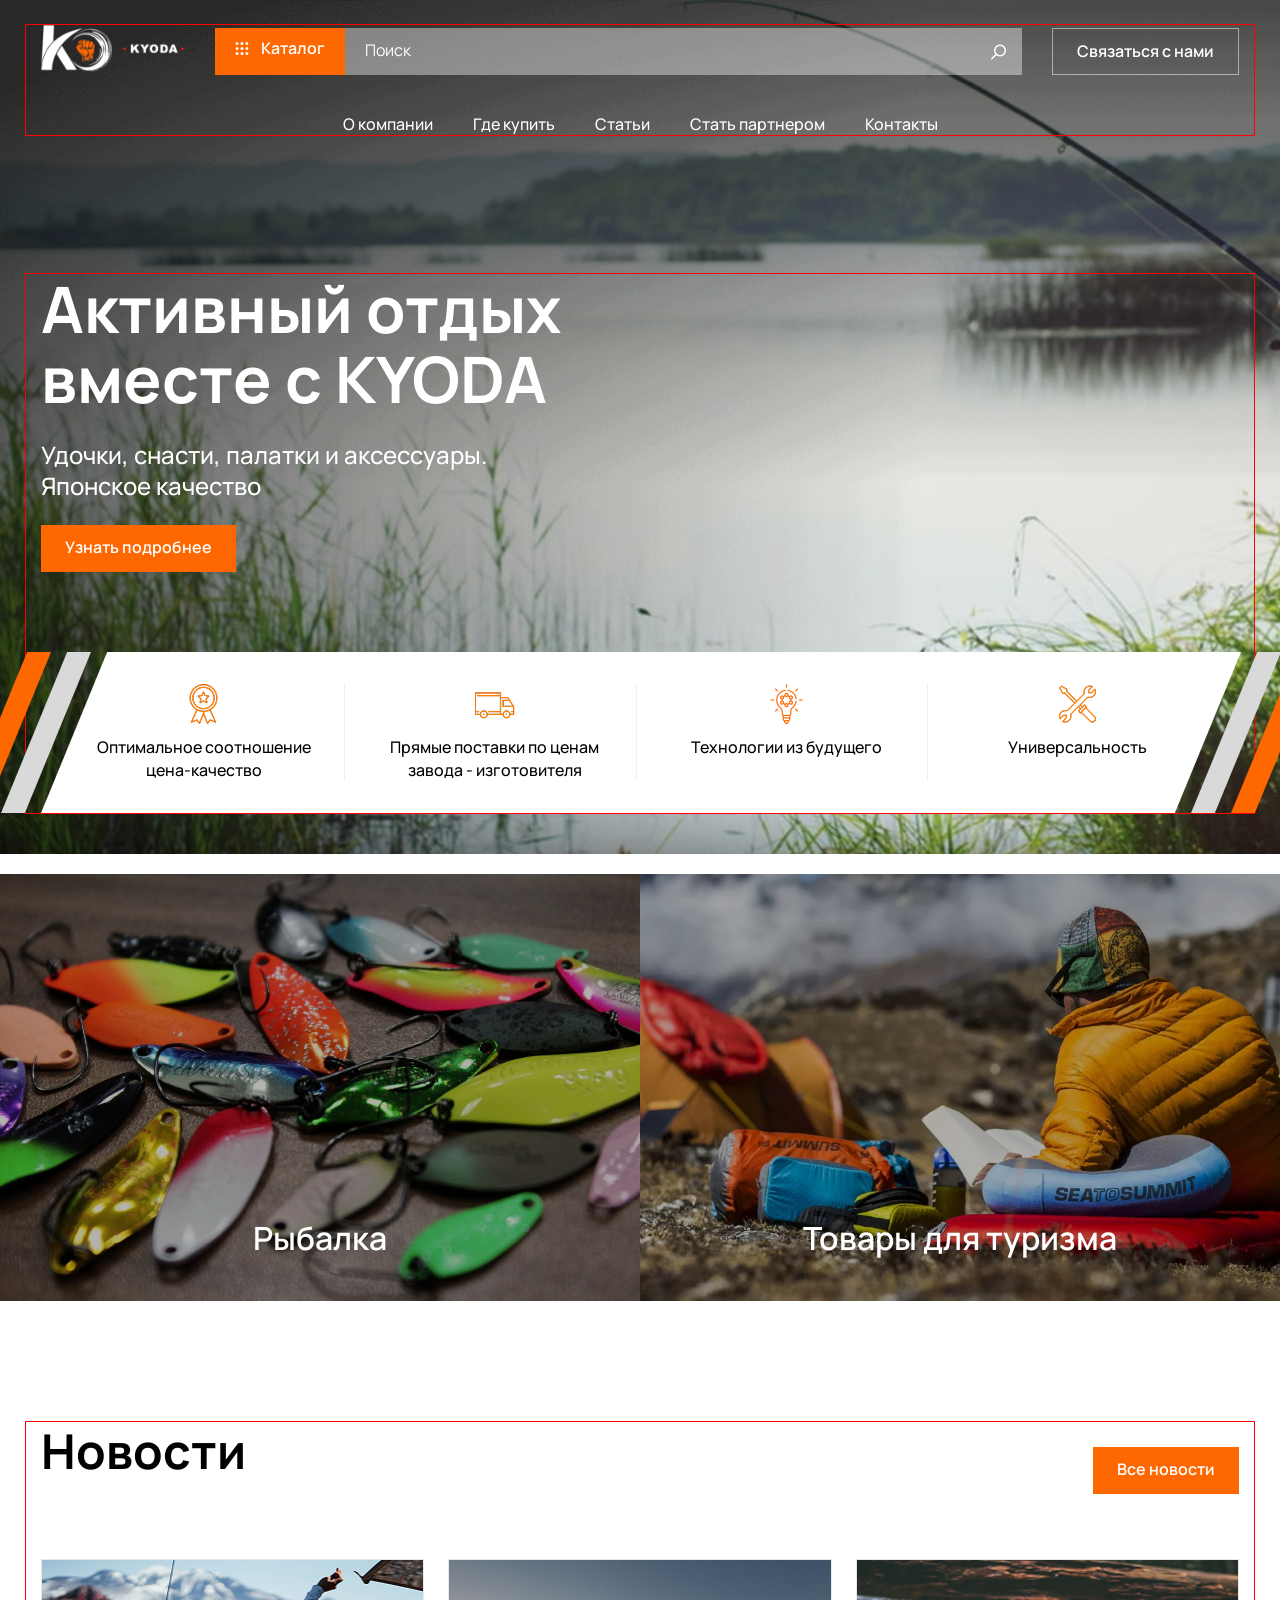
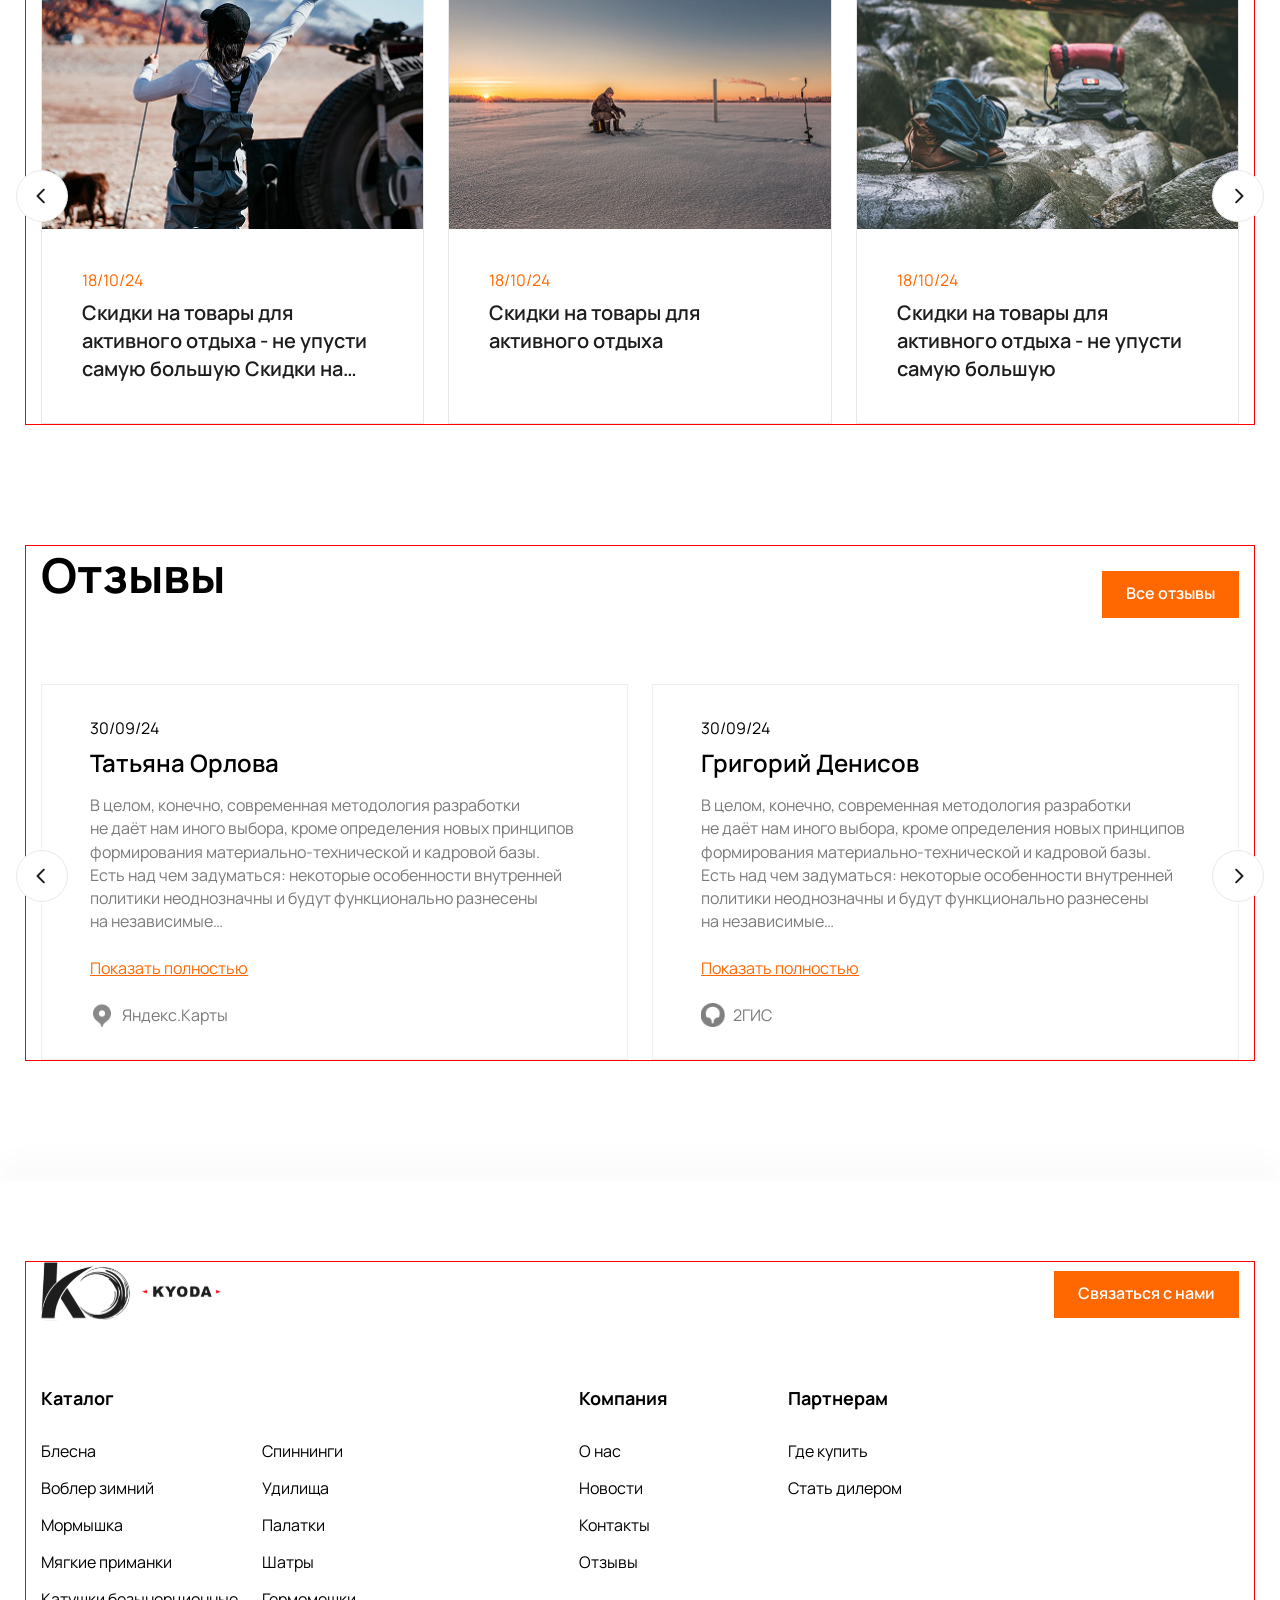
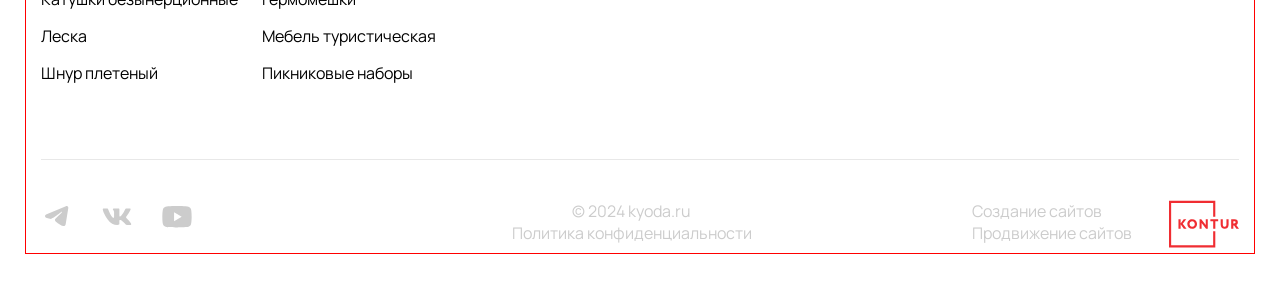
==== index.html @ 75a8508c "creating catalog, products, product pages" ====
<!DOCTYPE html>
<html lang="ru">
<head>
    <meta charset="UTF-8">
    <meta name="viewport" content="width=device-width, initial-scale=1.0">
    <title>KYODA</title>
    <link rel="stylesheet" href="https://cdn.jsdelivr.net/npm/@fancyapps/ui@5.0/dist/fancybox/fancybox.css"/>
    <link rel="stylesheet" href="https://cdn.jsdelivr.net/npm/swiper@11/swiper-bundle.min.css"/>
    <link rel="stylesheet" href="styles/style.css">    
</head>
<body>
    <div class="layout">
        <header class="header">
            <div class="container">
                <div class="header-top">
                    <a href="index.html" class="logo">
                        <img src="/assets/icons/logo.svg" alt="logo">
                    </a>
                    <nav class="catalog-menu">
                        <ul>
                            <li>
                                <a href="catalog.html">
                                <svg xmlns="http://www.w3.org/2000/svg" width="14" height="14" viewBox="0 0 14 14" fill="none">
                                    <g clip-path="url(#clip0_1_472)">
                                    <circle cx="2" cy="2.5" r="1.5" fill="white"/>
                                    <circle cx="7" cy="2.5" r="1.5" fill="white"/>
                                    <circle cx="12" cy="2.5" r="1.5" fill="white"/>
                                    <circle cx="2" cy="7.5" r="1.5" fill="white"/>
                                    <circle cx="7" cy="7.5" r="1.5" fill="white"/>
                                    <circle cx="12" cy="7.5" r="1.5" fill="white"/>
                                    <circle cx="2" cy="12.5" r="1.5" fill="white"/>
                                    <circle cx="7" cy="12.5" r="1.5" fill="white"/>
                                    <circle cx="12" cy="12.5" r="1.5" fill="white"/>
                                    </g>
                                    <defs>
                                    <clipPath id="clip0_1_472">
                                    <rect width="13" height="14" fill="white" transform="translate(0.5)"/>
                                    </clipPath>
                                    </defs>
                                </svg>
                                Каталог
                                </a>
                            </li>
                        </ul>
                    </nav>
                    <form class="search">
                        <input type="text" name="search" placeholder="Поиск">
                        <button type="submit">
                            <svg xmlns="http://www.w3.org/2000/svg" width="19" height="18" viewBox="0 0 19 18" fill="none">
                                <path d="M2.75 16.75L7.25 12.25M16.25 8.5C16.25 9.18944 16.1142 9.87213 15.8504 10.5091C15.5865 11.146 15.1998 11.7248 14.7123 12.2123C14.2248 12.6998 13.646 13.0865 13.0091 13.3504C12.3721 13.6142 11.6894 13.75 11 13.75C10.3106 13.75 9.62787 13.6142 8.99091 13.3504C8.35395 13.0865 7.7752 12.6998 7.28769 12.2123C6.80018 11.7248 6.41347 11.146 6.14963 10.5091C5.88579 9.87213 5.75 9.18944 5.75 8.5C5.75 7.81056 5.88579 7.12787 6.14963 6.49091C6.41347 5.85395 6.80018 5.2752 7.28769 4.78769C7.7752 4.30018 8.35395 3.91347 8.99091 3.64963C9.62787 3.3858 10.3106 3.25 11 3.25C11.6894 3.25 12.3721 3.3858 13.0091 3.64963C13.646 3.91347 14.2248 4.30018 14.7123 4.78769C15.1998 5.2752 15.5865 5.85395 15.8504 6.49091C16.1142 7.12787 16.25 7.81056 16.25 8.5Z" stroke="white" stroke-width="1.5" stroke-linecap="round" stroke-linejoin="round"/>
                            </svg>
                        </button>
                    </form>
                    <a class="header_middle-btn btn" href="#" data-src="#feedback-popup" data-auto-focus="false" data-fancybox>Связаться с нами</a>
                    <div class="header-burger">
                        <span class="header-burger__line"></span>
                    </div>
                </div>
                <div class="header-bottom">
                    <nav class="menu">
                        <ul>
                            <li><a href="about.html">О компании</a></li>
                            <li><a href="places.html">Где купить</a></li>
                            <li><a href="articles.html">Статьи</a></li>
                            <li><a href="partners.html">Стать партнером</a></li>
                            <li><a href="contacts.html">Контакты</a></li>
                        </ul>
                    </nav>
                </div>
            </div>
        </header>
        <main>
            <section class="banner" style="background-image: url('/assets/imgs/banner.jpg')">
                <div class="overlay"></div>
                <div class="banner_content container">
                    <div class="banner_info">
                        <h1>Активный отдых вместе с KYODA</h1>
                        <p>Удочки, снасти, палатки и аксессуары. Японское качество</p>
                        <button class="btn">Узнать подробнее</button>
                    </div>
                        <div class="advantages">
                            <div class="advantages_item">
                                <img src="/assets/icons/adv-ic1.png" alt="">
                                <span>Оптимальное соотношение цена-качество</span>
                            </div>
                            <div class="advantages_item">
                                <img src="/assets/icons/adv-ic2.png" alt="">
                                <span>Прямые поставки по ценам завода - изготовителя</span>
                            </div>
                            <div class="advantages_item">
                                <img src="/assets/icons/adv-ic3.png" alt="">
                                <span>Технологии из будущего</span>
                            </div>
                            <div class="advantages_item">
                                <img src="/assets/icons/adv-ic4.png" alt="">
                                <span>Универсальность</span>
                            </div>
                        </div>
                </div>
            </section>     
            <section class="catalog">
                <div class="catalog_item">
                    <div class="overlay"></div>
                    <img src="/assets/imgs/catalog1.jpg" alt="Рыбалка">
                    <h4>Рыбалка</h4>
                </div>
                <div class="catalog_item">
                    <div class="overlay"></div>
                    <img src="/assets/imgs/catalog2.jpg" alt="Товары для туризма">
                    <h4>Товары для туризма</h4>
                </div>
            </section>
            <section class="news">
                <div class="container">
                        <div class="news-heading">
                            <h2>Новости</h2>
                            <a href="news.html" class="btn">Все новости</a>
                        </div>
                        <div class="news-list">
                            <div class="news-swiper swiper">
                                <div class="swiper-wrapper">
                                        <div class="swiper-slide">
                                            <a href="" class="news-item" >
                                                <div class="news-item__img">
                                                    <img src="/assets/imgs/news1.jpg" alt="">
                                                </div>
                                                <div class="news-item__content">
                                                    <div class="news-item__date">
                                                        18/10/24
                                                    </div>
                                                    <div class="news-item__text">
                                                        Скидки на товары для активного отдыха - не упусти самую большую
                                                        Скидки на товары для активного отдыха - не упусти самую большую
                                                    </div>
                                                </div>
                                            </a>
                                        </div>
                                        <div class="swiper-slide">
                                            <a href="" class="news-item">
                                                <div class="news-item__img">
                                                    <img src="/assets/imgs/news4.jpg" alt="">
                                                </div>
                                                <div class="news-item__content">
                                                    <div class="news-item__date">
                                                        18/10/24
                                                    </div>
                                                    <div class="news-item__text">
                                                        Скидки на товары для активного отдыха
                                                    </div>
                                                </div>
                                            </a>
                                        </div>
                                        <div class="swiper-slide">
                                            <a href="" class="news-item">
                                                <div class="news-item__img">
                                                    <img src="/assets/imgs/news3.jpg" alt="">
                                                </div>
                                                <div class="news-item__content">
                                                    <div class="news-item__date">
                                                        18/10/24
                                                    </div>
                                                    <div class="news-item__text">
                                                        Скидки на товары для активного отдыха - не упусти самую большую
                                                    </div>
                                                </div>
                                            </a>
                                        </div>
                                        <div class="swiper-slide">
                                            <a href="" class="news-item">
                                                <div class="news-item__img">
                                                    <img src="/assets/imgs/news4.jpg" alt="">
                                                </div>
                                                <div class="news-item__content">
                                                    <div class="news-item__date">
                                                        18/10/24
                                                    </div>
                                                    <div class="news-item__text">
                                                        Скидки на товары для активного отдыха - не упусти самую большую
                                                    </div>
                                                </div>
                                            </a>
                                        </div>
                                </div>
                            </div>
                            <button class="news-btn-prev swiper-button-prev">
                                <svg xmlns="http://www.w3.org/2000/svg" width="24" height="24" viewBox="0 0 24 24" fill="none">
                                    <path d="M6.79289 12.7071C6.40237 12.3166 6.40237 11.6834 6.79289 11.2929L13.1569 4.92893C13.5474 4.53841 14.1805 4.53841 14.5711 4.92893C14.9616 5.31946 14.9616 5.95262 14.5711 6.34315L8.91421 12L14.5711 17.6569C14.9616 18.0474 14.9616 18.6805 14.5711 19.0711C14.1805 19.4616 13.5474 19.4616 13.1569 19.0711L6.79289 12.7071ZM8 13H7.5V11H8V13Z" fill="#1D1D1D"/>
                                </svg>
                            </button>
                            <button class="news-btn-next swiper-button-next">
                                <svg xmlns="http://www.w3.org/2000/svg" width="24" height="24" viewBox="0 0 24 24" fill="none">
                                    <path d="M17.2071 12.7071C17.5976 12.3166 17.5976 11.6834 17.2071 11.2929L10.8431 4.92893C10.4526 4.53841 9.81946 4.53841 9.42893 4.92893C9.03841 5.31946 9.03841 5.95262 9.42893 6.34315L15.0858 12L9.42893 17.6569C9.03841 18.0474 9.03841 18.6805 9.42893 19.0711C9.81946 19.4616 10.4526 19.4616 10.8431 19.0711L17.2071 12.7071ZM16 13H16.5V11H16V13Z" fill="#1D1D1D"/>
                                </svg>
                            </button>
                        </div>
                </div>
            </section>
            <section class="reviews">
                <div class="container">
                    <div class="reviews_head">
                        <h2>Отзывы</h2>
                        <a href="#" class="btn">Все отзывы</a>
                    </div>
                    <div class="reviews_list">
                        <div class="reviews-swiper swiper">
                            <div class="swiper-wrapper">
                                <div class="swiper-slide">
                                    <div class="reviews_item">
                                        <div class="reviews_item-date">30/09/24</div>
                                        <h5>Татьяна Орлова</h5>
                                        <p>В целом, конечно, современная методология разработки не даёт нам иного выбора, кроме определения новых принципов формирования материально-технической и кадровой базы. Есть над чем задуматься: некоторые особенности внутренней политики неоднозначны и будут функционально разнесены на независимые…</p>
                                        <a  class="show-more" data-fancybox="gallery">Показать полностью</a>
                                        <div class="review-logo">
                                            <svg xmlns="http://www.w3.org/2000/svg" xmlns:xlink="http://www.w3.org/1999/xlink" width="24" height="24" viewBox="0 0 24 24" fill="none">
                                            <rect width="24" height="24" fill="url(#pattern0_1_317)"/>
                                            <defs>
                                            <pattern id="pattern0_1_317" patternContentUnits="objectBoundingBox" width="1" height="1">
                                            <use xlink:href="#image0_1_317" transform="scale(0.000488281)"/>
                                            </pattern>
                                            <image id="image0_1_317" width="2048" height="2048" preserveAspectRatio="none" xlink:href="[data-uri]"/>
                                            </defs>
                                            </svg>
                                            Яндекс.Карты
                                        </div>
                                    </div>
                                </div>      
                                <div class="swiper-slide">
                                    <div class="reviews_item">
                                        <div class="reviews_item-date">30/09/24</div>
                                        <h5>Григорий Денисов</h5>
                                        <p>В целом, конечно, современная методология разработки не даёт нам иного выбора, кроме определения новых принципов формирования материально-технической и кадровой базы. Есть над чем задуматься: некоторые особенности внутренней политики неоднозначны и будут функционально разнесены на независимые…</p>
                                        <a href="#" class="show-more">Показать полностью</a>
                                        <div class="review-logo">
                                            <svg xmlns="http://www.w3.org/2000/svg" xmlns:xlink="http://www.w3.org/1999/xlink" width="24" height="24" viewBox="0 0 24 24" fill="none">
                                            <rect width="24" height="24" fill="url(#pattern0_1_327)"/>
                                            <defs>
                                            <pattern id="pattern0_1_327" patternContentUnits="objectBoundingBox" width="1" height="1">
                                            <use xlink:href="#image0_1_327" transform="scale(0.00416667)"/>
                                            </pattern>
                                            <image id="image0_1_327" width="871" height="240" preserveAspectRatio="none" xlink:href="[data-uri]"/>
                                            </defs>
                                            </svg>
                                            2ГИС
                                        </div>
                                    </div>
                                </div>      
                                <div class="swiper-slide">
                                    <div class="reviews_item">
                                        <div class="reviews_item-date">30/09/24</div>
                                        <h5>Татьяна Орлова</h5>
                                        <p>В целом, конечно, современная методология разработки не даёт нам иного выбора, кроме определения новых принципов формирования материально-технической и кадровой базы. </p>
                                        <a href="#" class="show-more">Показать полностью</a>
                                        <div class="review-logo">
                                            <svg xmlns="http://www.w3.org/2000/svg" xmlns:xlink="http://www.w3.org/1999/xlink" width="24" height="24" viewBox="0 0 24 24" fill="none">
                                            <rect width="24" height="24" fill="url(#pattern0_1_317)"/>
                                            <defs>
                                            <pattern id="pattern0_1_317" patternContentUnits="objectBoundingBox" width="1" height="1">
                                            <use xlink:href="#image0_1_317" transform="scale(0.000488281)"/>
                                            </pattern>
                                            <image id="image0_1_317" width="2048" height="2048" preserveAspectRatio="none" xlink:href="[data-uri]"/>
                                            </defs>
                                            </svg>
                                            Яндекс.Карты
                                        </div>
                                    </div>
                                </div>      
                            </div>
                        </div>
                        <button class="reviews-btn-prev swiper-button-prev">
                            <svg xmlns="http://www.w3.org/2000/svg" width="24" height="24" viewBox="0 0 24 24" fill="none">
                                    <path d="M6.79289 12.7071C6.40237 12.3166 6.40237 11.6834 6.79289 11.2929L13.1569 4.92893C13.5474 4.53841 14.1805 4.53841 14.5711 4.92893C14.9616 5.31946 14.9616 5.95262 14.5711 6.34315L8.91421 12L14.5711 17.6569C14.9616 18.0474 14.9616 18.6805 14.5711 19.0711C14.1805 19.4616 13.5474 19.4616 13.1569 19.0711L6.79289 12.7071ZM8 13H7.5V11H8V13Z" fill="#1D1D1D"/>
                                </svg>
                        </button>
                        <button class="reviews-btn-next swiper-button-next">
                            <svg xmlns="http://www.w3.org/2000/svg" width="24" height="24" viewBox="0 0 24 24" fill="none">
                                    <path d="M17.2071 12.7071C17.5976 12.3166 17.5976 11.6834 17.2071 11.2929L10.8431 4.92893C10.4526 4.53841 9.81946 4.53841 9.42893 4.92893C9.03841 5.31946 9.03841 5.95262 9.42893 6.34315L15.0858 12L9.42893 17.6569C9.03841 18.0474 9.03841 18.6805 9.42893 19.0711C9.81946 19.4616 10.4526 19.4616 10.8431 19.0711L17.2071 12.7071ZM16 13H16.5V11H16V13Z" fill="#1D1D1D"/>
                                </svg>
                        </button>
                    </div>
                </div>
            </section>
        </main>
        <footer class="footer">
        <div class="footer__container container">
            <div class="footer-content">
                <div class="footer-content_top">
                    <div class="footer-logo">
                        <a href="index.html">
                            <img src="/assets/icons/footer-logo.svg" alt="">
                        </a>
                    </div>
                    <a class="btn" href="#" data-src="#feedback-popup" data-auto-focus="false" data-fancybox>Связаться с нами</a>
                </div>
                <div class="footer-content_middle">
                    <div class="footer-catalog">           
                        <nav>
                            <h5>Каталог</h5>
                            <ul class="footer-catalog-menu">
                                <li>
                                    <a href="">Блесна</a>
                                </li>
                                <li>
                                    <a href="">Спиннинги</a>
                                </li>
                                <li><a href="">Воблер зимний</a></li>
                                <li><a href="">Удилища</a></li>
                                <li><a href="">Мормышка</a></li>
                                <li><a href="">Палатки</a></li>
                                <li><a href="">Мягкие приманки</a></li>
                                <li><a href="">Шатры</a></li>
                                <li><a href="">Катушки безынерционные</a></li>
                                <li><a href="">Гермомешки</a></li>
                                <li><a href="">Леска</a></li>
                                <li><a href="">Мебель туристическая</a></li>
                                <li><a href="">Шнур плетеный</a></li>
                                <li><a href="">Пикниковые наборы</a></li>
                            </ul>
                        </nav>
                    </div>
                    <nav class="footer-menu">
                        <h5>Компания</h5>
                        <ul>
                            <li><a href="about.html">О нас</a></li>
                            <li><a href="news.html">Новости</a></li>
                            <li><a href="contacts.html">Контакты</a></li>
                            <li><a href="reviews.html">Отзывы</a></li>
                        </ul>
                    </nav>
                    <nav>
                        <h5>Партнерам</h5>
                        <ul>
                            <li><a href="places.html">Где купить</a></li>
                            <li><a href="partners.html">Стать дилером</a></li>
                        </ul>
                    </nav>
                </div>
                <div class="footer-content_bottom">
                    <div class="footer-left">
                        <div class="footer-messengers">
                            <a href="">
                                <svg xmlns="http://www.w3.org/2000/svg" width="32" height="33" viewBox="0 0 32 33" fill="none">
                                    <path fill-rule="evenodd" clip-rule="evenodd" d="M24.9162 6.22008C25.2031 6.09893 25.5171 6.05714 25.8256 6.09907C26.134 6.141 26.4256 6.26512 26.67 6.4585C26.9145 6.65188 27.1028 6.90746 27.2153 7.19863C27.3279 7.4898 27.3606 7.80592 27.3101 8.11408L24.6771 24.1386C24.4217 25.6843 22.7314 26.5707 21.3185 25.8008C20.1367 25.1566 18.3814 24.1642 16.8025 23.1287C16.013 22.6103 13.5948 20.9504 13.892 19.7693C14.1474 18.7594 18.2107 14.9644 20.5326 12.7081C21.4439 11.8217 21.0283 11.3104 19.9521 12.1257C17.2796 14.1502 12.9888 17.2288 11.5702 18.0955C10.3187 18.8596 9.66623 18.99 8.88608 18.8596C7.46278 18.622 6.1428 18.2539 5.06545 17.8054C3.60964 17.1997 3.68046 15.1916 5.06429 14.6068L24.9162 6.22008Z" fill="#CCCCCC"/>
                                </svg>
                            </a>
                            <a href="">
                                <svg xmlns="http://www.w3.org/2000/svg" width="32" height="33" viewBox="0 0 32 33" fill="none">
                                    <path d="M25.3806 17.9678C24.9209 17.387 25.0524 17.1286 25.3806 16.6095C25.3866 16.6036 29.1827 11.358 29.5739 9.57906L29.5762 9.57787C29.7706 8.92957 29.5762 8.45312 28.6364 8.45312H25.5265C24.7347 8.45312 24.3697 8.86202 24.1741 9.3195C24.1741 9.3195 22.5907 13.1098 20.3507 15.5666C19.6278 16.2765 19.2936 16.5041 18.8989 16.5041C18.7045 16.5041 18.4024 16.2765 18.4024 15.6283V9.57787C18.4024 8.80039 18.1806 8.45312 17.5253 8.45312H12.6352C12.1386 8.45312 11.8435 8.8158 11.8435 9.15357C11.8435 9.89076 12.9635 10.0602 13.0796 12.1343V16.6345C13.0796 17.6205 12.9006 17.8019 12.5036 17.8019C11.4465 17.8019 8.88052 13.9963 7.35994 9.64069C7.05297 8.79565 6.75312 8.45431 5.95549 8.45431H2.84438C1.95667 8.45431 1.77771 8.86321 1.77771 9.32069C1.77771 10.129 2.8349 14.1479 6.69386 19.4575C9.26571 23.0819 12.8876 25.0458 16.1825 25.0458C18.1629 25.0458 18.4046 24.6095 18.4046 23.8594C18.4046 20.3963 18.2257 20.0691 19.2177 20.0691C19.6776 20.0691 20.4693 20.2967 22.3181 22.0449C24.4314 24.1178 24.7786 25.0458 25.9614 25.0458H29.0714C29.9579 25.0458 30.407 24.6095 30.1486 23.7491C29.5572 21.9394 25.5609 18.2166 25.3806 17.9678Z" fill="#CCCCCC"/>
                                </svg>
                            </a>
                            <a href="">
                                <svg xmlns="http://www.w3.org/2000/svg" width="32" height="33" viewBox="0 0 32 33" fill="none">
                                    <path d="M30.0623 9.42141C29.7243 8.11609 28.7335 7.08712 27.477 6.73564C25.1816 6.08325 15.9996 6.08325 15.9996 6.08325C15.9996 6.08325 6.81814 6.08325 4.52271 6.7109C3.29039 7.06201 2.27543 8.11628 1.93741 9.42141C1.33334 11.8055 1.33334 16.7499 1.33334 16.7499C1.33334 16.7499 1.33334 21.7192 1.93741 24.0784C2.2758 25.3836 3.26623 26.4125 4.52288 26.764C6.8423 27.4166 16 27.4166 16 27.4166C16 27.4166 25.1816 27.4166 27.477 26.789C28.7336 26.4377 29.7243 25.4087 30.0627 24.1036C30.6666 21.7192 30.6666 16.775 30.6666 16.775C30.6666 16.775 30.6908 11.8055 30.0623 9.42141ZM13.0763 21.3177V12.1821L20.7116 16.7499L13.0763 21.3177Z" fill="#CCCCCC"/>
                                </svg>
                            </a>
                        </div>
                    </div>
                    <div class="footer-middle">
                        <div class="footer-copyright">
                            © 2024 kyoda.ru
                        </div>
                        <div class="footer-privacy">
                            <a href="">
                                Политика конфиденциальности
                            </a>
                        </div>
                            
                    </div>
                    <div class="footer-right">
                        <div class="footer-contur">
                            <div class="footer-contur__left">
                                <a href="#" class="contur-link">
                                    Создание сайтов
                                </a>
                                <a href="#" class="contur-link">
                                    Продвижение сайтов
                                </a>
                            </div>
                            <div class="footer-contur__right">
                                <svg xmlns="http://www.w3.org/2000/svg" width="70" height="48" viewBox="0 0 70 48" fill="none">
                                    <path d="M46.3062 47.4167H0V0.75H46.3062V16.7176H44.1596V2.91331H2.1466V45.2532H44.1596V31.3459H46.3062V47.4167Z" fill="#F02D32"/>
                                    <path d="M9.46094 19.2903H11.6115V23.4221L14.6899 19.2903H17.2708L13.7355 23.666L17.553 28.7732H14.8244L11.6115 24.2621V28.7732H9.46094V19.2903Z" fill="#F02D32"/>
                                    <path d="M23.1626 26.8182C24.8973 26.8182 25.7971 25.5829 25.7971 24.0318C25.7971 22.3494 24.6364 21.2454 23.1626 21.2454C21.6496 21.2454 20.5281 22.3494 20.5281 24.0318C20.5281 25.6091 21.7019 26.8182 23.1626 26.8182ZM23.1626 19.2739C25.9404 19.2739 28.0143 21.1008 28.0143 24.0318C28.0143 26.8182 25.9404 28.7899 23.1626 28.7899C20.3848 28.7899 18.3109 26.9628 18.3109 24.0318C18.3109 21.3637 20.2542 19.2739 23.1626 19.2739Z" fill="#F02D32"/>
                                    <path d="M37.0606 28.7733L32.598 23.0834V28.7733H30.5815V19.293H32.302L36.765 25.0073L36.7621 19.2933H38.7783L38.7812 28.7733H37.0606Z" fill="#F02D32"/>
                                    <path d="M41.3698 19.2903H49.1661V21.3224H46.3432V28.7732H44.1924V21.3224H41.3698V19.2903Z" fill="#F02D32"/>
                                    <path d="M59.601 24.6941C59.601 27.5933 57.7729 28.7719 55.7567 28.7719C53.3371 28.7719 51.6567 27.3763 51.6567 24.5995V19.2942H53.8075V24.1388C53.8075 25.6154 54.2511 26.7398 55.7567 26.7398C57.0605 26.7398 57.4504 25.7781 57.4504 24.2606V19.2942H59.601V24.6941Z" fill="#F02D32"/>
                                    <path d="M64.3363 21.3535V23.453H65.1158C65.9359 23.453 66.581 23.1552 66.581 22.3559C66.581 21.8276 66.3137 21.3513 65.2786 21.3513C64.9561 21.3513 64.78 21.3399 64.3363 21.3535ZM62.1855 28.7719V19.2942C62.7098 19.2942 65.1158 19.2942 65.3848 19.2942C67.9522 19.2942 68.8662 20.5814 68.8662 22.3289C68.8662 24.0899 67.791 24.8078 67.2801 25.0653L69.9999 28.7719H67.392L65.1293 25.4852H64.3363V28.7719H62.1855Z" fill="#F02D32"/>
                                </svg>
                            </div>
                        </div>
                    </div>
                </div>
            </div>
        </div>
    </footer>
        <!-- <footer>
            <div class="footer-bottom">
                <div class="container">
                    <a class="privacy-policy" href="#">Политика конфиденциальности</a>
                    <div class="developer">
                        <p>
                            <a href="https://kontur-lite.ru/">Создание сайтов</a>
                            <a href="http://kontur-promo.ru/">Продвижение сайтов</a>
                        </p>
                        <svg width="70" height="47" viewBox="0 0 70 47" fill="none" xmlns="http://www.w3.org/2000/svg">
                            <path d="M64.049 20.7086V22.8191H64.816C65.6252 22.8191 66.2592 22.5183 66.2592 21.716C66.2592 21.185 65.9976 20.7064 64.9778 20.7064C64.6586 20.7064 64.4857 20.695 64.049 20.7086ZM61.9297 28.1638V18.6392C62.4462 18.6392 64.816 18.6392 65.082 18.6392C67.6115 18.6392 68.5115 19.9314 68.5115 21.6887C68.5115 23.4573 67.4519 24.1798 66.9486 24.4396L69.6288 28.1638H67.0595L64.8293 24.8613H64.049V28.1638H61.9297Z" fill="#EB5757"/>
                            <path d="M59.3821 24.0658C59.3821 26.9786 57.582 28.1638 55.5957 28.1638C53.2126 28.1638 51.5566 26.7621 51.5566 23.9701V18.6392H53.6759V23.5074C53.6759 24.9912 54.1126 26.1216 55.5957 26.1216C56.8793 26.1216 57.2628 25.1553 57.2628 23.6305V18.6392H59.3821V24.0658Z" fill="#EB5757"/>
                            <path d="M46.2843 46.9034H0.664062V0H46.2843V16.0478H44.1694V2.17434H2.77671V44.7291H44.1694V30.7508H46.2843V46.9034Z" fill="#EB5757"/>
                            <path d="M37.1756 28.1661L32.7795 22.4476V28.1661H30.791V18.6367H32.4869L36.8852 24.3803L36.8807 18.6367H38.867L38.8715 28.1661H37.1756Z" fill="#EB5757"/>
                            <path d="M41.4209 18.6353H49.1023V20.6774H46.3201V28.1667H44.2008V20.6774H41.4209V18.6353Z" fill="#EB5757"/>
                            <path d="M9.9834 18.6353H12.1027V22.7879L15.1354 18.6353H17.6781L14.1954 23.0341L17.9552 28.1667H15.2684L12.1027 23.6312V28.1667H9.9834V18.6353Z" fill="#EB5757"/>
                            <path d="M23.4817 26.2016C25.191 26.2016 26.0777 24.9594 26.0777 23.4005C26.0777 21.7093 24.9338 20.5993 23.4817 20.5993C21.992 20.5993 20.888 21.7093 20.888 23.4005C20.888 24.9845 22.043 26.2016 23.4817 26.2016ZM23.4817 18.6187C26.2196 18.6187 28.2635 20.4534 28.2635 23.4005C28.2635 26.2016 26.2196 28.1823 23.4817 28.1823C20.7461 28.1823 18.7021 26.3452 18.7021 23.4005C18.7021 20.7178 20.6175 18.6187 23.4817 18.6187Z" fill="#EB5757"/>
                        </svg>
                    </div>
                    <div class="copyright">
                        <span>© 2024 bh_sibiryachka.ru</span>
                        <span>Все права защищены</span>
                    </div>
                </div>
            </div>
        </footer> -->
    </div>

    <script src="https://cdn.jsdelivr.net/npm/@fancyapps/ui@5.0/dist/fancybox/fancybox.umd.js"></script>
    <script src="https://cdn.jsdelivr.net/npm/swiper@11/swiper-bundle.min.js"></script>
    <script src="script.js"></script>
</body>
</html>
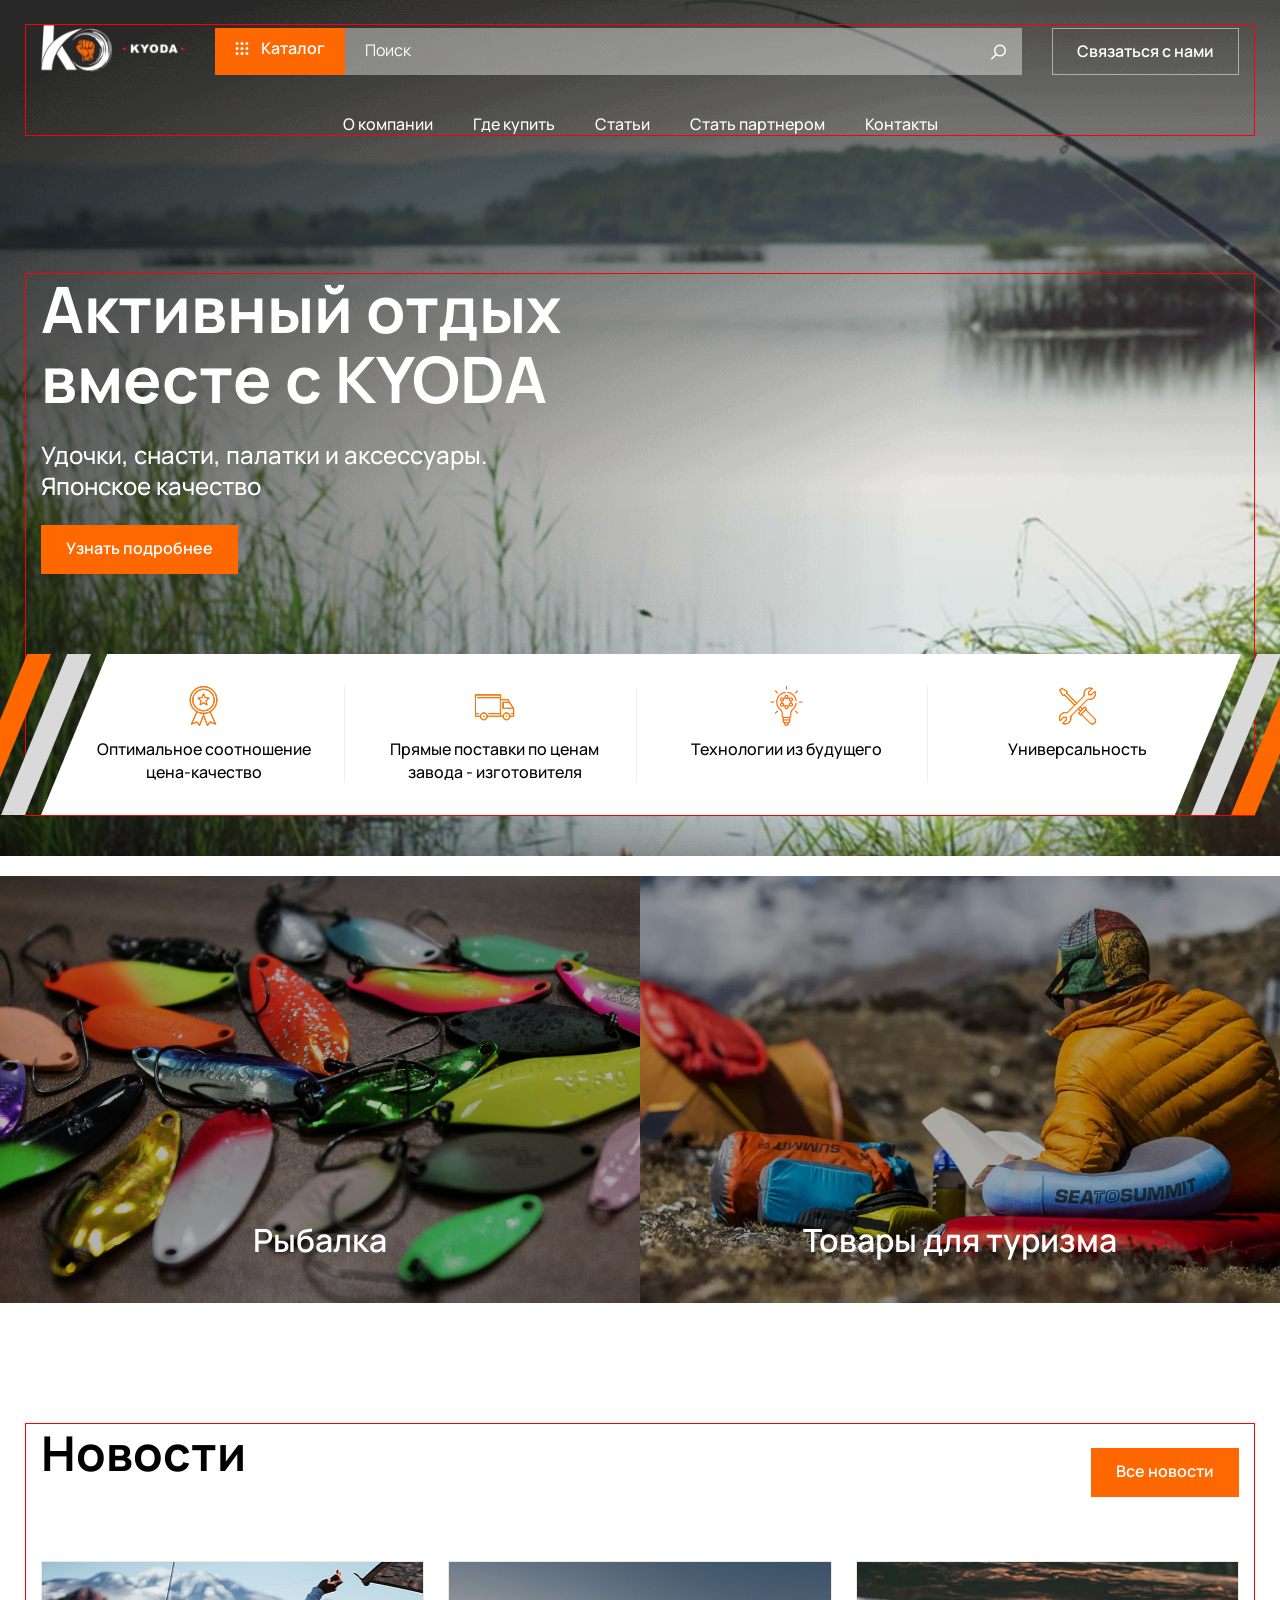
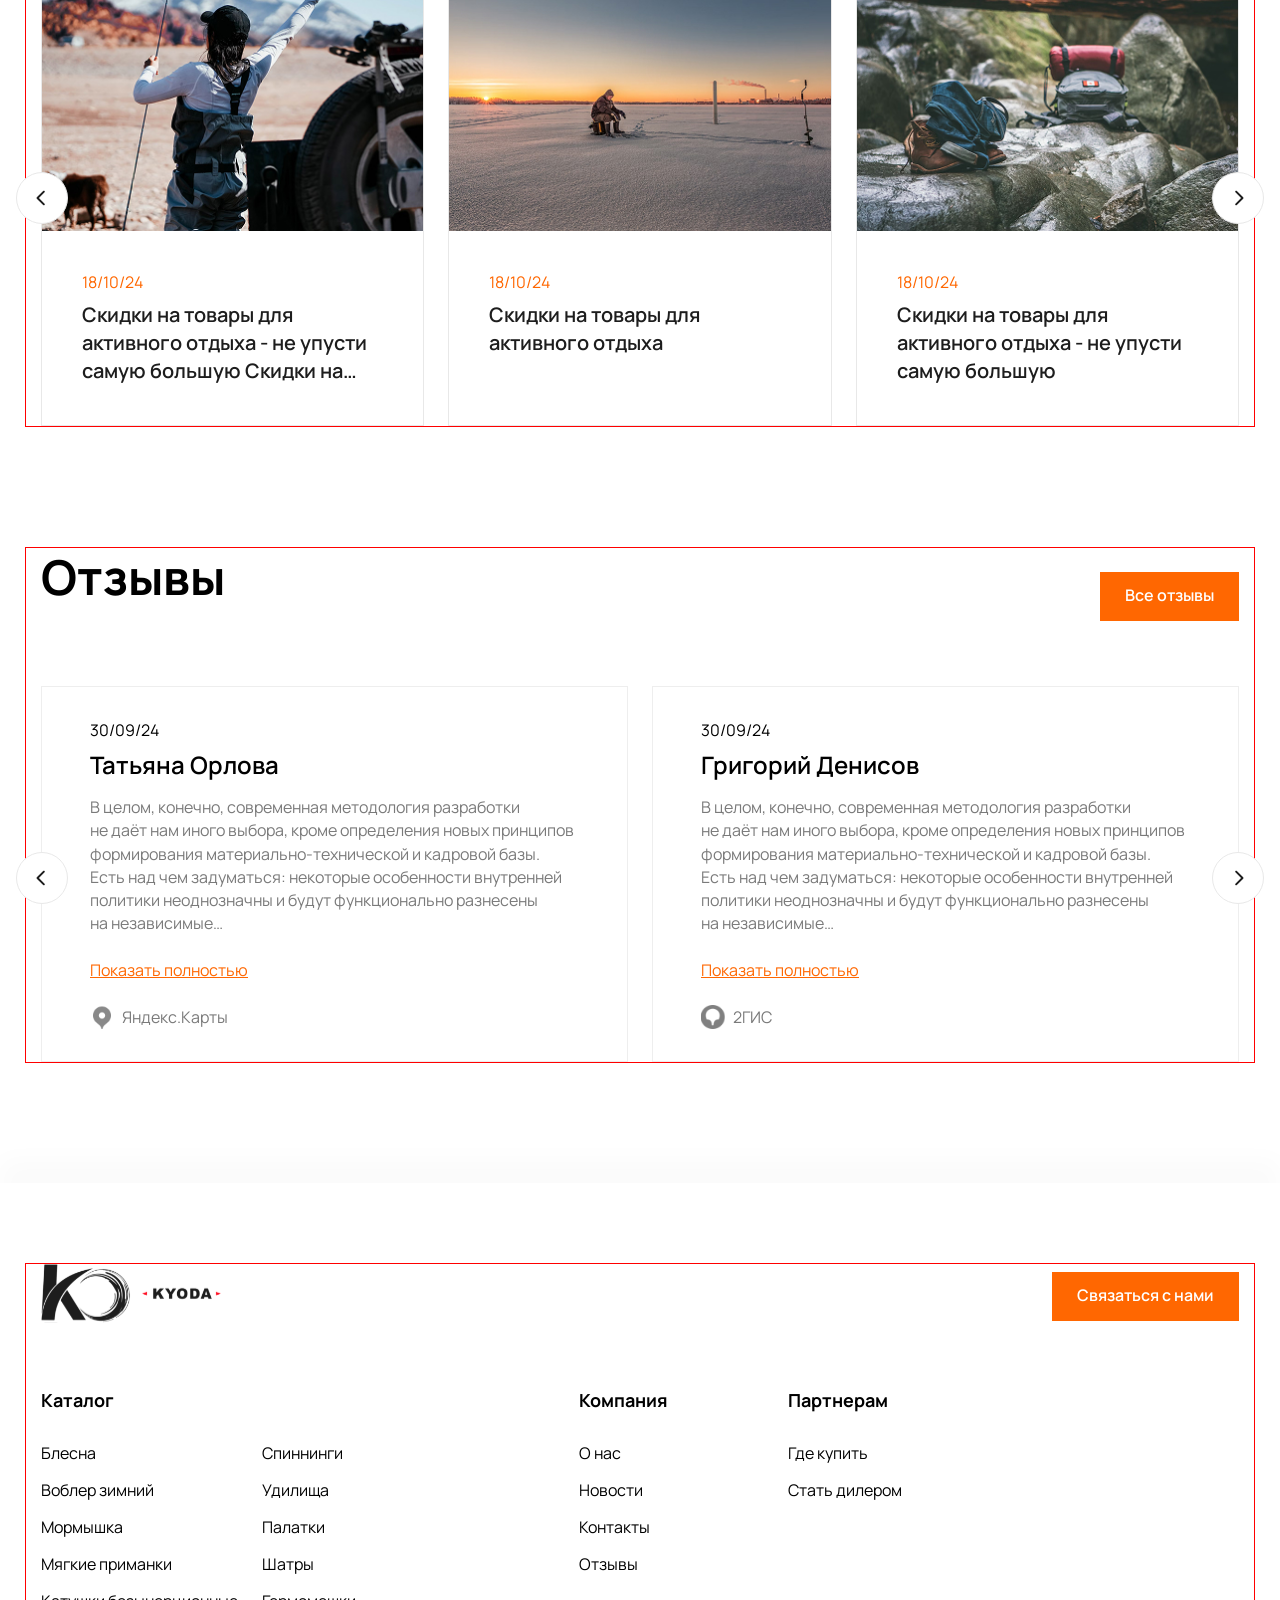
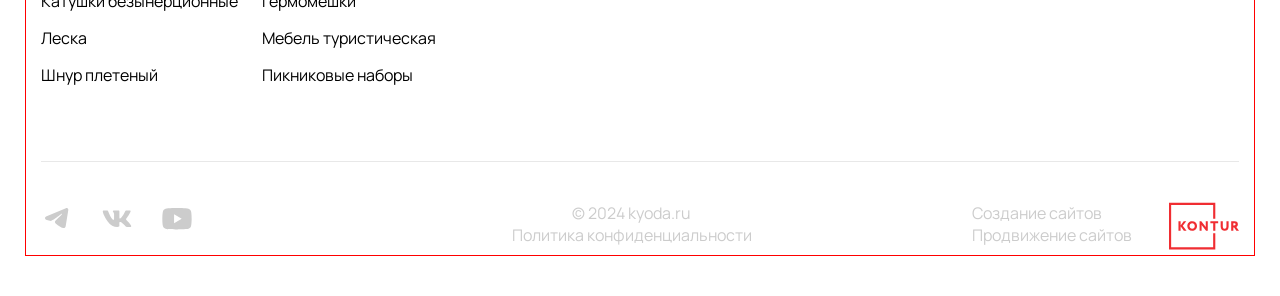
==== commit bb8ae567: "creating places.html, adding filter components to products page, creating price range slider" ====
--- a/index.html
+++ b/index.html
@@ -61,7 +61,7 @@
                         <ul>
                             <li><a href="about.html">О компании</a></li>
                             <li><a href="places.html">Где купить</a></li>
-                            <li><a href="articles.html">Статьи</a></li>
+                            <li><a href="default.html.html">Статьи</a></li>
                             <li><a href="partners.html">Стать партнером</a></li>
                             <li><a href="contacts.html">Контакты</a></li>
                         </ul>
--- a/styles/style.css
+++ b/styles/style.css
@@ -11,6 +11,7 @@
 @import url('categories.css');
 @import url('products.css');
 @import url('product.css');
+@import url('places.css');
 @import url('footer-style.css');
 
 @import url('https://fonts.googleapis.com/css2?family=Manrope:wght@200..800&display=swap');
@@ -20,6 +21,10 @@
     padding: 0;
     border: 0;
     box-sizing: border-box;
+    -webkit-user-select: none; /* Chrome/Safari */
+    -moz-user-select: none; /* Firefox */
+    -ms-user-select: none; /* IE/Edge */
+    user-select: none; /* Стандартный синтаксис */
 }
 
 *, *:before, *:after{
@@ -160,6 +165,7 @@
     letter-spacing: 0;
     color: #FFFFFF !important;
     white-space: nowrap;
+    border: 1px solid #FF6701;
 
 }
 .swiper{
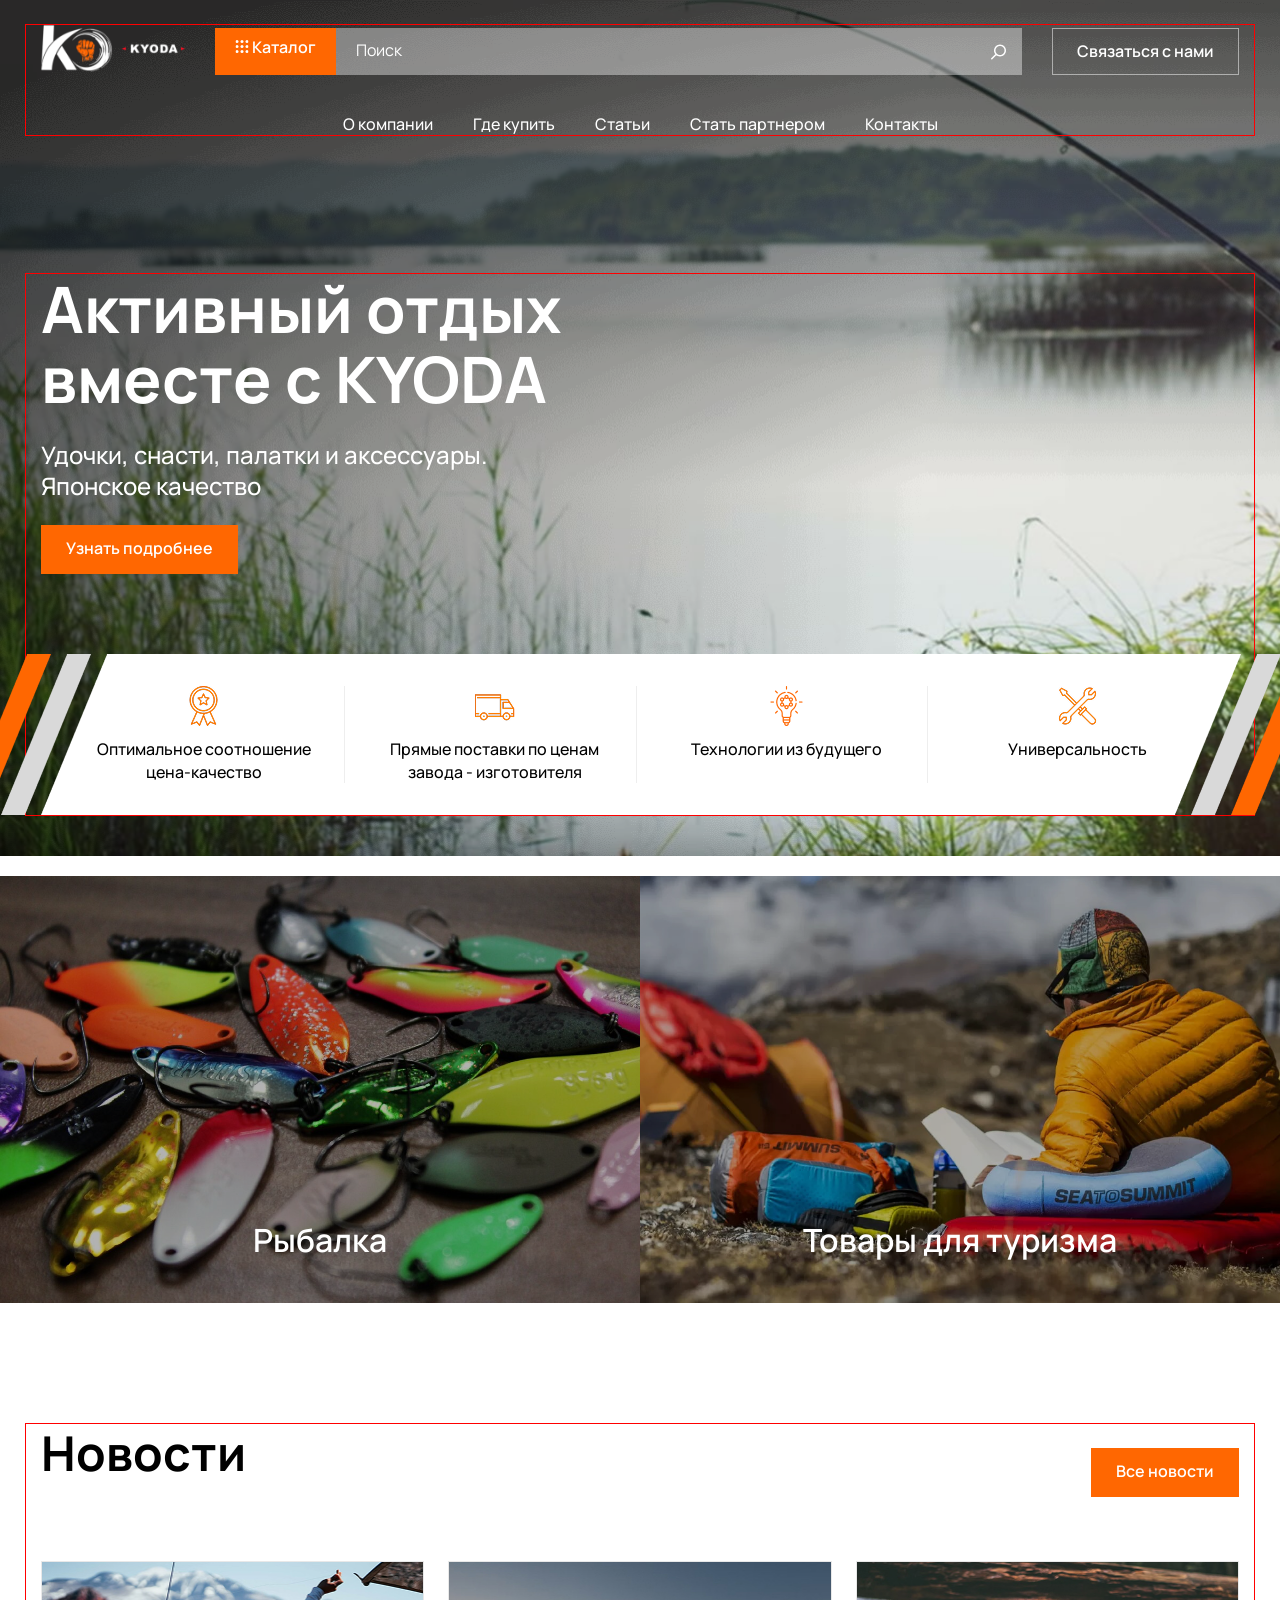
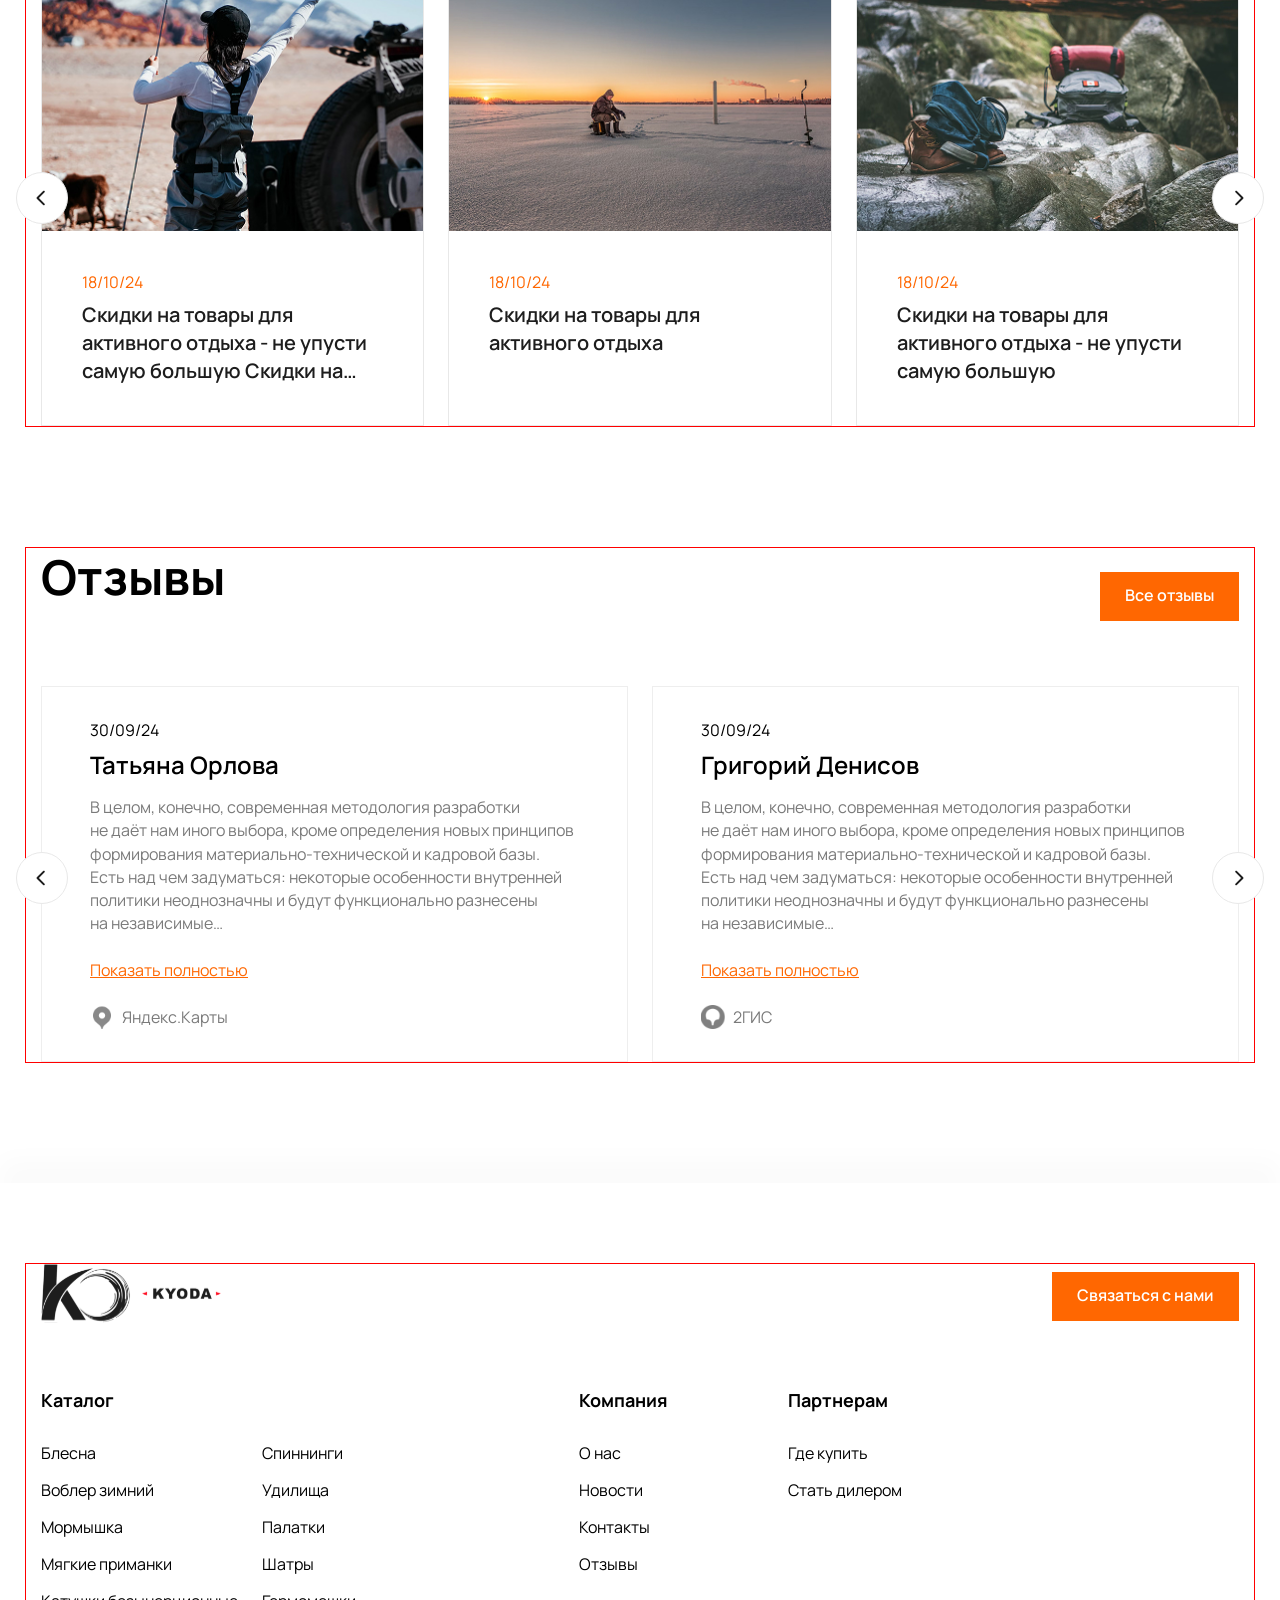
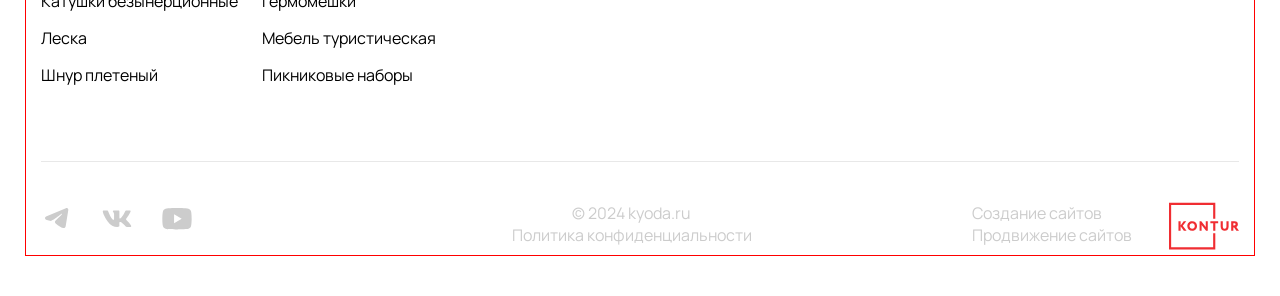
==== commit 3c71f2f1: "add price range slider component, dropdown menu, products-sorter" ====
--- a/index.html
+++ b/index.html
@@ -18,7 +18,7 @@
                     </a>
                     <nav class="catalog-menu">
                         <ul>
-                            <li>
+                            <li class="has-menu">
                                 <a href="catalog.html">
                                 <svg xmlns="http://www.w3.org/2000/svg" width="14" height="14" viewBox="0 0 14 14" fill="none">
                                     <g clip-path="url(#clip0_1_472)">
@@ -40,6 +40,81 @@
                                 </svg>
                                 Каталог
                                 </a>
+
+                                <div class="sub-menu">
+                                    <ul class="categories">
+                                        <li class="sub-menu-item has-menu">
+                                            <a href="products.html">
+                                                <div  class="categories-item__img">
+                                                    <img src="assets/imgs/voblery.png" alt="Воблеры">
+                                                </div>
+                                                <span class="sub-menu-ttl">Воблеры</span>
+                                            </a>
+    
+                                            <div class="item-sub-menu">
+                                                <h5>Воблеры</h5>
+                                                <ul>
+                                                    <li><a href="">Блесна</a></li>
+                                                    <li><a href="">Спиннинги</a></li>
+                                                    <li><a href="">Воблер зимний</a></li>
+                                                    <li><a href="">Удилища</a></li>
+                                                    <li><a href="">Мормышка</a></li>
+                                                    <li><a href="">Палатки</a></li>
+                                                    <li><a href="">Мягкие приманки</a></li>
+                                                    <li><a href="">Шатры</a></li>
+                                                    <li><a href="">Катушки безынерционные</a></li>
+                                                    <li><a href="">Гермомешки</a></li>
+                                                    <li><a href="">Леска</a></li>
+                                                    <li><a href="">Мебель туристическая</a></li>
+                                                    <li><a href="">Шнур плетеный</a></li>
+                                                    <li><a href="">Пикниковые наборы</a></li>
+                                                </ul>
+                                            </div>
+                                        </li>
+                                        <li>
+                                            <a href="products.html">
+                                                <div  class="categories-item__img">
+                                                    <img src="assets/imgs/blesny.png" alt="">
+                                                </div>
+                                                <span class="sub-menu-ttl">Блесны</span>
+                                            </a>
+                                        </li>
+                                        <li>
+                                            <a href="products.html">
+                                                <div  class="categories-item__img">
+                                                    <img src="assets/imgs/mormywki.png" alt="">
+                                                </div>
+                                                <span class="sub-menu-ttl">Мормышки</span>
+                                            </a>
+                                        </li>
+                                        <li>
+                                            <a href="products.html">
+                                                <div  class="categories-item__img">
+                                                    <img src="assets/imgs/katuwki.png" alt="">
+                                                </div>
+                                                <span class="sub-menu-ttl">Катушки</span>
+                                            </a>
+                                        </li>
+                                        <li>
+                                            <a href="products.html">
+                                                <div  class="categories-item__img">
+                                                    <img src="assets/imgs/leska.png" alt="">
+                                                </div>
+                                                <span class="sub-menu-ttl">Леска</span>
+                                            </a>
+                                        </li>
+                                        <li>
+                                            <a href="products.html">
+                                                <div  class="categories-item__img">
+                                                    <img src="assets/imgs/turizm.png" alt="">
+                                                </div>
+                                                <span class="sub-menu-ttl">Туризм</span>
+                                            </a>
+                                        </li>
+                                    </ul>
+                                </div>
+                                
+
                             </li>
                         </ul>
                     </nav>
--- a/styles/style.css
+++ b/styles/style.css
@@ -12,6 +12,7 @@
 @import url('products.css');
 @import url('product.css');
 @import url('places.css');
+@import url('prices-style.css');
 @import url('footer-style.css');
 
 @import url('https://fonts.googleapis.com/css2?family=Manrope:wght@200..800&display=swap');
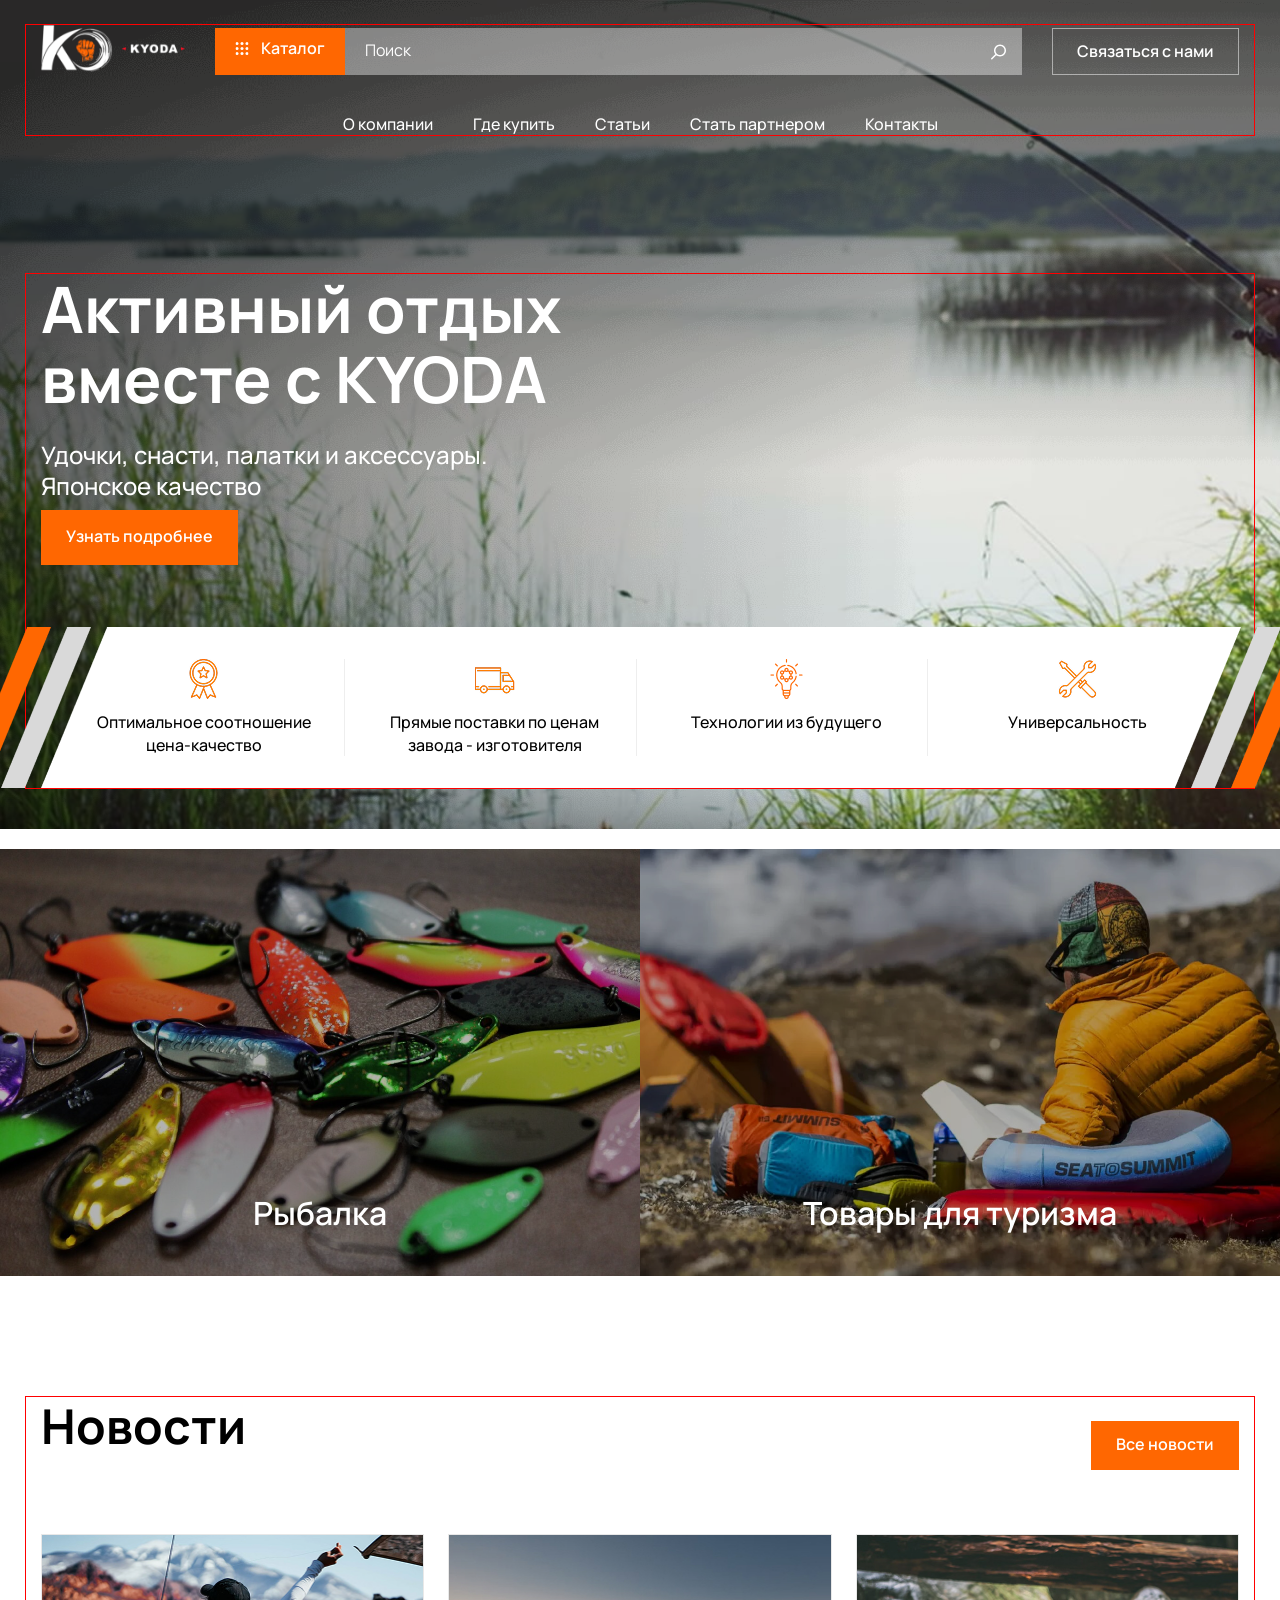
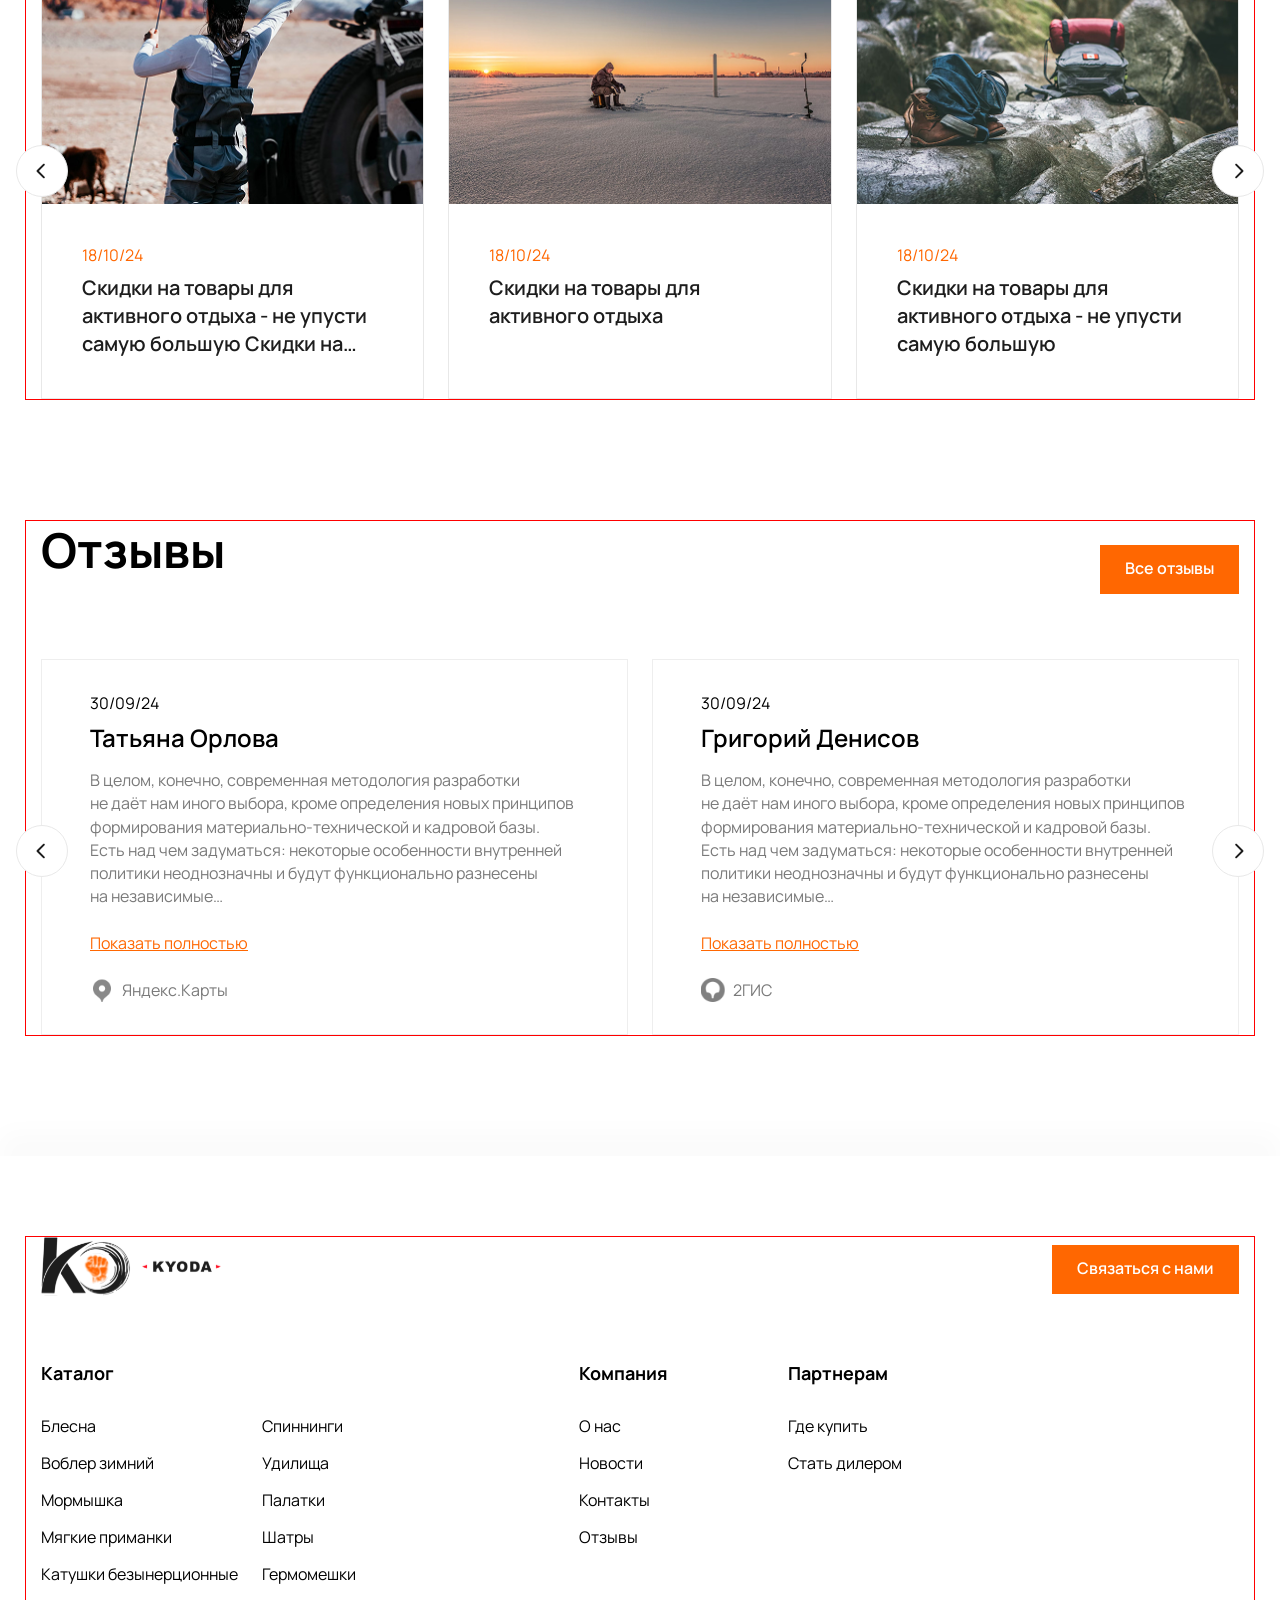
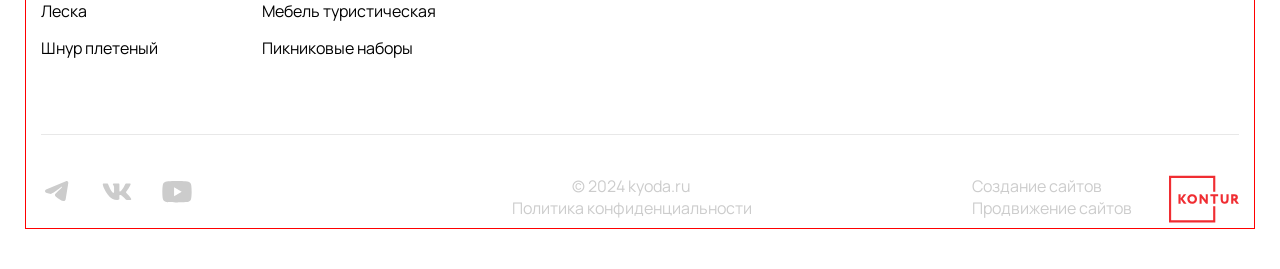
==== commit 0223a1d0: "adding hover effects to headermenu, footer menu, buttons, adding popup form components" ====
--- a/index.html
+++ b/index.html
@@ -126,7 +126,7 @@
                             </svg>
                         </button>
                     </form>
-                    <a class="header_middle-btn btn" href="#" data-src="#feedback-popup" data-auto-focus="false" data-fancybox>Связаться с нами</a>
+                    <button class="header_middle-btn btn show-popup">Связаться с нами</button>
                     <div class="header-burger">
                         <span class="header-burger__line"></span>
                     </div>
@@ -136,7 +136,7 @@
                         <ul>
                             <li><a href="about.html">О компании</a></li>
                             <li><a href="places.html">Где купить</a></li>
-                            <li><a href="default.html.html">Статьи</a></li>
+                            <li><a href="default.html">Статьи</a></li>
                             <li><a href="partners.html">Стать партнером</a></li>
                             <li><a href="contacts.html">Контакты</a></li>
                         </ul>
@@ -151,7 +151,7 @@
                     <div class="banner_info">
                         <h1>Активный отдых вместе с KYODA</h1>
                         <p>Удочки, снасти, палатки и аксессуары. Японское качество</p>
-                        <button class="btn">Узнать подробнее</button>
+                        <a class="btn" href="catalog.html">Узнать подробнее</a>
                     </div>
                         <div class="advantages">
                             <div class="advantages_item">
@@ -177,12 +177,12 @@
                 <div class="catalog_item">
                     <div class="overlay"></div>
                     <img src="/assets/imgs/catalog1.jpg" alt="Рыбалка">
-                    <h4>Рыбалка</h4>
+                    <a href="catalog.html"><h4>Рыбалка</h4></a>
                 </div>
                 <div class="catalog_item">
                     <div class="overlay"></div>
                     <img src="/assets/imgs/catalog2.jpg" alt="Товары для туризма">
-                    <h4>Товары для туризма</h4>
+                    <a href="products.html"><h4>Товары для туризма</h4></a>
                 </div>
             </section>
             <section class="news">
@@ -195,7 +195,7 @@
                             <div class="news-swiper swiper">
                                 <div class="swiper-wrapper">
                                         <div class="swiper-slide">
-                                            <a href="" class="news-item" >
+                                            <a href="#" class="news-item" >
                                                 <div class="news-item__img">
                                                     <img src="/assets/imgs/news1.jpg" alt="">
                                                 </div>
@@ -211,7 +211,7 @@
                                             </a>
                                         </div>
                                         <div class="swiper-slide">
-                                            <a href="" class="news-item">
+                                            <a href="#" class="news-item">
                                                 <div class="news-item__img">
                                                     <img src="/assets/imgs/news4.jpg" alt="">
                                                 </div>
@@ -226,7 +226,7 @@
                                             </a>
                                         </div>
                                         <div class="swiper-slide">
-                                            <a href="" class="news-item">
+                                            <a href="#" class="news-item">
                                                 <div class="news-item__img">
                                                     <img src="/assets/imgs/news3.jpg" alt="">
                                                 </div>
@@ -241,7 +241,7 @@
                                             </a>
                                         </div>
                                         <div class="swiper-slide">
-                                            <a href="" class="news-item">
+                                            <a href="#" class="news-item">
                                                 <div class="news-item__img">
                                                     <img src="/assets/imgs/news4.jpg" alt="">
                                                 </div>
@@ -356,143 +356,139 @@
             </section>
         </main>
         <footer class="footer">
-        <div class="footer__container container">
-            <div class="footer-content">
-                <div class="footer-content_top">
-                    <div class="footer-logo">
-                        <a href="index.html">
-                            <img src="/assets/icons/footer-logo.svg" alt="">
-                        </a>
-                    </div>
-                    <a class="btn" href="#" data-src="#feedback-popup" data-auto-focus="false" data-fancybox>Связаться с нами</a>
-                </div>
-                <div class="footer-content_middle">
-                    <div class="footer-catalog">           
-                        <nav>
-                            <h5>Каталог</h5>
-                            <ul class="footer-catalog-menu">
-                                <li>
-                                    <a href="">Блесна</a>
-                                </li>
-                                <li>
-                                    <a href="">Спиннинги</a>
-                                </li>
-                                <li><a href="">Воблер зимний</a></li>
-                                <li><a href="">Удилища</a></li>
-                                <li><a href="">Мормышка</a></li>
-                                <li><a href="">Палатки</a></li>
-                                <li><a href="">Мягкие приманки</a></li>
-                                <li><a href="">Шатры</a></li>
-                                <li><a href="">Катушки безынерционные</a></li>
-                                <li><a href="">Гермомешки</a></li>
-                                <li><a href="">Леска</a></li>
-                                <li><a href="">Мебель туристическая</a></li>
-                                <li><a href="">Шнур плетеный</a></li>
-                                <li><a href="">Пикниковые наборы</a></li>
+            <div class="footer__container container">
+                <div class="footer-content">
+                    <div class="footer-content_top">
+                        <div class="footer-logo">
+                            <a href="index.html">
+                                <img src="/assets/icons/black-logo.svg" alt="Kyoda">
+                            </a>
+                        </div>
+                        <button class="btn show-popup">Связаться с нами</button>
+                    </div>
+                    <div class="footer-content_middle">
+                        <div class="footer-catalog">
+                            <nav>
+                                <a href="catalog.html"><h5>Каталог</h5></a>
+                                <ul class="footer-catalog-menu">
+                                    <li>
+                                        <a href="#">Блесна</a>
+                                    </li>
+                                    <li>
+                                        <a href="#">Спиннинги</a>
+                                    </li>
+                                    <li><a href="#">Воблер зимний</a></li>
+                                    <li><a href="#">Удилища</a></li>
+                                    <li><a href="#">Мормышка</a></li>
+                                    <li><a href="#">Палатки</a></li>
+                                    <li><a href="#">Мягкие приманки</a></li>
+                                    <li><a href="#">Шатры</a></li>
+                                    <li><a href="#">Катушки безынерционные</a></li>
+                                    <li><a href="#">Гермомешки</a></li>
+                                    <li><a href="#">Леска</a></li>
+                                    <li><a href="#">Мебель туристическая</a></li>
+                                    <li><a href="#">Шнур плетеный</a></li>
+                                    <li><a href="#">Пикниковые наборы</a></li>
+                                </ul>
+                            </nav>
+                        </div>
+                        <nav class="footer-menu">
+                            <h5>Компания</h5>
+                            <ul>
+                                <li><a href="about.html">О нас</a></li>
+                                <li><a href="news.html">Новости</a></li>
+                                <li><a href="contacts.html">Контакты</a></li>
+                                <li><a href="reviews.html">Отзывы</a></li>
                             </ul>
                         </nav>
-                    </div>
-                    <nav class="footer-menu">
-                        <h5>Компания</h5>
-                        <ul>
-                            <li><a href="about.html">О нас</a></li>
-                            <li><a href="news.html">Новости</a></li>
-                            <li><a href="contacts.html">Контакты</a></li>
-                            <li><a href="reviews.html">Отзывы</a></li>
-                        </ul>
-                    </nav>
-                    <nav>
-                        <h5>Партнерам</h5>
-                        <ul>
-                            <li><a href="places.html">Где купить</a></li>
-                            <li><a href="partners.html">Стать дилером</a></li>
-                        </ul>
-                    </nav>
-                </div>
-                <div class="footer-content_bottom">
-                    <div class="footer-left">
-                        <div class="footer-messengers">
-                            <a href="">
-                                <svg xmlns="http://www.w3.org/2000/svg" width="32" height="33" viewBox="0 0 32 33" fill="none">
-                                    <path fill-rule="evenodd" clip-rule="evenodd" d="M24.9162 6.22008C25.2031 6.09893 25.5171 6.05714 25.8256 6.09907C26.134 6.141 26.4256 6.26512 26.67 6.4585C26.9145 6.65188 27.1028 6.90746 27.2153 7.19863C27.3279 7.4898 27.3606 7.80592 27.3101 8.11408L24.6771 24.1386C24.4217 25.6843 22.7314 26.5707 21.3185 25.8008C20.1367 25.1566 18.3814 24.1642 16.8025 23.1287C16.013 22.6103 13.5948 20.9504 13.892 19.7693C14.1474 18.7594 18.2107 14.9644 20.5326 12.7081C21.4439 11.8217 21.0283 11.3104 19.9521 12.1257C17.2796 14.1502 12.9888 17.2288 11.5702 18.0955C10.3187 18.8596 9.66623 18.99 8.88608 18.8596C7.46278 18.622 6.1428 18.2539 5.06545 17.8054C3.60964 17.1997 3.68046 15.1916 5.06429 14.6068L24.9162 6.22008Z" fill="#CCCCCC"/>
-                                </svg>
-                            </a>
-                            <a href="">
-                                <svg xmlns="http://www.w3.org/2000/svg" width="32" height="33" viewBox="0 0 32 33" fill="none">
-                                    <path d="M25.3806 17.9678C24.9209 17.387 25.0524 17.1286 25.3806 16.6095C25.3866 16.6036 29.1827 11.358 29.5739 9.57906L29.5762 9.57787C29.7706 8.92957 29.5762 8.45312 28.6364 8.45312H25.5265C24.7347 8.45312 24.3697 8.86202 24.1741 9.3195C24.1741 9.3195 22.5907 13.1098 20.3507 15.5666C19.6278 16.2765 19.2936 16.5041 18.8989 16.5041C18.7045 16.5041 18.4024 16.2765 18.4024 15.6283V9.57787C18.4024 8.80039 18.1806 8.45312 17.5253 8.45312H12.6352C12.1386 8.45312 11.8435 8.8158 11.8435 9.15357C11.8435 9.89076 12.9635 10.0602 13.0796 12.1343V16.6345C13.0796 17.6205 12.9006 17.8019 12.5036 17.8019C11.4465 17.8019 8.88052 13.9963 7.35994 9.64069C7.05297 8.79565 6.75312 8.45431 5.95549 8.45431H2.84438C1.95667 8.45431 1.77771 8.86321 1.77771 9.32069C1.77771 10.129 2.8349 14.1479 6.69386 19.4575C9.26571 23.0819 12.8876 25.0458 16.1825 25.0458C18.1629 25.0458 18.4046 24.6095 18.4046 23.8594C18.4046 20.3963 18.2257 20.0691 19.2177 20.0691C19.6776 20.0691 20.4693 20.2967 22.3181 22.0449C24.4314 24.1178 24.7786 25.0458 25.9614 25.0458H29.0714C29.9579 25.0458 30.407 24.6095 30.1486 23.7491C29.5572 21.9394 25.5609 18.2166 25.3806 17.9678Z" fill="#CCCCCC"/>
-                                </svg>
-                            </a>
-                            <a href="">
-                                <svg xmlns="http://www.w3.org/2000/svg" width="32" height="33" viewBox="0 0 32 33" fill="none">
-                                    <path d="M30.0623 9.42141C29.7243 8.11609 28.7335 7.08712 27.477 6.73564C25.1816 6.08325 15.9996 6.08325 15.9996 6.08325C15.9996 6.08325 6.81814 6.08325 4.52271 6.7109C3.29039 7.06201 2.27543 8.11628 1.93741 9.42141C1.33334 11.8055 1.33334 16.7499 1.33334 16.7499C1.33334 16.7499 1.33334 21.7192 1.93741 24.0784C2.2758 25.3836 3.26623 26.4125 4.52288 26.764C6.8423 27.4166 16 27.4166 16 27.4166C16 27.4166 25.1816 27.4166 27.477 26.789C28.7336 26.4377 29.7243 25.4087 30.0627 24.1036C30.6666 21.7192 30.6666 16.775 30.6666 16.775C30.6666 16.775 30.6908 11.8055 30.0623 9.42141ZM13.0763 21.3177V12.1821L20.7116 16.7499L13.0763 21.3177Z" fill="#CCCCCC"/>
-                                </svg>
-                            </a>
-                        </div>
-                    </div>
-                    <div class="footer-middle">
-                        <div class="footer-copyright">
-                            © 2024 kyoda.ru
-                        </div>
-                        <div class="footer-privacy">
-                            <a href="">
-                                Политика конфиденциальности
-                            </a>
-                        </div>
-                            
-                    </div>
-                    <div class="footer-right">
-                        <div class="footer-contur">
-                            <div class="footer-contur__left">
-                                <a href="#" class="contur-link">
-                                    Создание сайтов
+                        <nav>
+                            <h5>Партнерам</h5>
+                            <ul>
+                                <li><a href="places.html">Где купить</a></li>
+                                <li><a href="partners.html">Стать дилером</a></li>
+                            </ul>
+                        </nav>
+                    </div>
+                    <div class="footer-content_bottom">
+                        <div class="footer-left">
+                            <div class="footer-messengers">
+                                <a href="https://web.telegram.org/">
+                                    <svg xmlns="http://www.w3.org/2000/svg" width="32" height="33" viewBox="0 0 32 33" fill="none">
+                                        <path fill-rule="evenodd" clip-rule="evenodd" d="M24.9162 6.22008C25.2031 6.09893 25.5171 6.05714 25.8256 6.09907C26.134 6.141 26.4256 6.26512 26.67 6.4585C26.9145 6.65188 27.1028 6.90746 27.2153 7.19863C27.3279 7.4898 27.3606 7.80592 27.3101 8.11408L24.6771 24.1386C24.4217 25.6843 22.7314 26.5707 21.3185 25.8008C20.1367 25.1566 18.3814 24.1642 16.8025 23.1287C16.013 22.6103 13.5948 20.9504 13.892 19.7693C14.1474 18.7594 18.2107 14.9644 20.5326 12.7081C21.4439 11.8217 21.0283 11.3104 19.9521 12.1257C17.2796 14.1502 12.9888 17.2288 11.5702 18.0955C10.3187 18.8596 9.66623 18.99 8.88608 18.8596C7.46278 18.622 6.1428 18.2539 5.06545 17.8054C3.60964 17.1997 3.68046 15.1916 5.06429 14.6068L24.9162 6.22008Z" fill="#CCCCCC"/>
+                                    </svg>
                                 </a>
-                                <a href="#" class="contur-link">
-                                    Продвижение сайтов
+                                <a href="https://vk.com/">
+                                    <svg xmlns="http://www.w3.org/2000/svg" width="32" height="33" viewBox="0 0 32 33" fill="none">
+                                        <path d="M25.3806 17.9678C24.9209 17.387 25.0524 17.1286 25.3806 16.6095C25.3866 16.6036 29.1827 11.358 29.5739 9.57906L29.5762 9.57787C29.7706 8.92957 29.5762 8.45312 28.6364 8.45312H25.5265C24.7347 8.45312 24.3697 8.86202 24.1741 9.3195C24.1741 9.3195 22.5907 13.1098 20.3507 15.5666C19.6278 16.2765 19.2936 16.5041 18.8989 16.5041C18.7045 16.5041 18.4024 16.2765 18.4024 15.6283V9.57787C18.4024 8.80039 18.1806 8.45312 17.5253 8.45312H12.6352C12.1386 8.45312 11.8435 8.8158 11.8435 9.15357C11.8435 9.89076 12.9635 10.0602 13.0796 12.1343V16.6345C13.0796 17.6205 12.9006 17.8019 12.5036 17.8019C11.4465 17.8019 8.88052 13.9963 7.35994 9.64069C7.05297 8.79565 6.75312 8.45431 5.95549 8.45431H2.84438C1.95667 8.45431 1.77771 8.86321 1.77771 9.32069C1.77771 10.129 2.8349 14.1479 6.69386 19.4575C9.26571 23.0819 12.8876 25.0458 16.1825 25.0458C18.1629 25.0458 18.4046 24.6095 18.4046 23.8594C18.4046 20.3963 18.2257 20.0691 19.2177 20.0691C19.6776 20.0691 20.4693 20.2967 22.3181 22.0449C24.4314 24.1178 24.7786 25.0458 25.9614 25.0458H29.0714C29.9579 25.0458 30.407 24.6095 30.1486 23.7491C29.5572 21.9394 25.5609 18.2166 25.3806 17.9678Z" fill="#CCCCCC"/>
+                                    </svg>
                                 </a>
-                            </div>
-                            <div class="footer-contur__right">
-                                <svg xmlns="http://www.w3.org/2000/svg" width="70" height="48" viewBox="0 0 70 48" fill="none">
-                                    <path d="M46.3062 47.4167H0V0.75H46.3062V16.7176H44.1596V2.91331H2.1466V45.2532H44.1596V31.3459H46.3062V47.4167Z" fill="#F02D32"/>
-                                    <path d="M9.46094 19.2903H11.6115V23.4221L14.6899 19.2903H17.2708L13.7355 23.666L17.553 28.7732H14.8244L11.6115 24.2621V28.7732H9.46094V19.2903Z" fill="#F02D32"/>
-                                    <path d="M23.1626 26.8182C24.8973 26.8182 25.7971 25.5829 25.7971 24.0318C25.7971 22.3494 24.6364 21.2454 23.1626 21.2454C21.6496 21.2454 20.5281 22.3494 20.5281 24.0318C20.5281 25.6091 21.7019 26.8182 23.1626 26.8182ZM23.1626 19.2739C25.9404 19.2739 28.0143 21.1008 28.0143 24.0318C28.0143 26.8182 25.9404 28.7899 23.1626 28.7899C20.3848 28.7899 18.3109 26.9628 18.3109 24.0318C18.3109 21.3637 20.2542 19.2739 23.1626 19.2739Z" fill="#F02D32"/>
-                                    <path d="M37.0606 28.7733L32.598 23.0834V28.7733H30.5815V19.293H32.302L36.765 25.0073L36.7621 19.2933H38.7783L38.7812 28.7733H37.0606Z" fill="#F02D32"/>
-                                    <path d="M41.3698 19.2903H49.1661V21.3224H46.3432V28.7732H44.1924V21.3224H41.3698V19.2903Z" fill="#F02D32"/>
-                                    <path d="M59.601 24.6941C59.601 27.5933 57.7729 28.7719 55.7567 28.7719C53.3371 28.7719 51.6567 27.3763 51.6567 24.5995V19.2942H53.8075V24.1388C53.8075 25.6154 54.2511 26.7398 55.7567 26.7398C57.0605 26.7398 57.4504 25.7781 57.4504 24.2606V19.2942H59.601V24.6941Z" fill="#F02D32"/>
-                                    <path d="M64.3363 21.3535V23.453H65.1158C65.9359 23.453 66.581 23.1552 66.581 22.3559C66.581 21.8276 66.3137 21.3513 65.2786 21.3513C64.9561 21.3513 64.78 21.3399 64.3363 21.3535ZM62.1855 28.7719V19.2942C62.7098 19.2942 65.1158 19.2942 65.3848 19.2942C67.9522 19.2942 68.8662 20.5814 68.8662 22.3289C68.8662 24.0899 67.791 24.8078 67.2801 25.0653L69.9999 28.7719H67.392L65.1293 25.4852H64.3363V28.7719H62.1855Z" fill="#F02D32"/>
-                                </svg>
+                                <a href="https://www.youtube.com/">
+                                    <svg xmlns="http://www.w3.org/2000/svg" width="32" height="33" viewBox="0 0 32 33" fill="none">
+                                        <path d="M30.0623 9.42141C29.7243 8.11609 28.7335 7.08712 27.477 6.73564C25.1816 6.08325 15.9996 6.08325 15.9996 6.08325C15.9996 6.08325 6.81814 6.08325 4.52271 6.7109C3.29039 7.06201 2.27543 8.11628 1.93741 9.42141C1.33334 11.8055 1.33334 16.7499 1.33334 16.7499C1.33334 16.7499 1.33334 21.7192 1.93741 24.0784C2.2758 25.3836 3.26623 26.4125 4.52288 26.764C6.8423 27.4166 16 27.4166 16 27.4166C16 27.4166 25.1816 27.4166 27.477 26.789C28.7336 26.4377 29.7243 25.4087 30.0627 24.1036C30.6666 21.7192 30.6666 16.775 30.6666 16.775C30.6666 16.775 30.6908 11.8055 30.0623 9.42141ZM13.0763 21.3177V12.1821L20.7116 16.7499L13.0763 21.3177Z" fill="#CCCCCC"/>
+                                    </svg>
+                                </a>
+                            </div>
+                        </div>
+                        <div class="footer-middle">
+                            <div class="footer-copyright">
+                                © 2024 kyoda.ru
+                            </div>
+                            <div class="footer-privacy">
+                                <a href="">
+                                    Политика конфиденциальности
+                                </a>
+                            </div>
+
+                        </div>
+                        <div class="footer-right">
+                            <div class="footer-contur">
+                                <div class="footer-contur__left">
+                                    <a href="https://kontur-lite.ru/" class="contur-link">
+                                        Создание сайтов
+                                    </a>
+                                    <a href="http://kontur-promo.ru/prodvizhenie-sajjtov" class="contur-link">
+                                        Продвижение сайтов
+                                    </a>
+                                </div>
+                                <div class="footer-contur__right">
+                                    <svg xmlns="http://www.w3.org/2000/svg" width="70" height="48" viewBox="0 0 70 48" fill="none">
+                                        <path d="M46.3062 47.4167H0V0.75H46.3062V16.7176H44.1596V2.91331H2.1466V45.2532H44.1596V31.3459H46.3062V47.4167Z" fill="#F02D32"/>
+                                        <path d="M9.46094 19.2903H11.6115V23.4221L14.6899 19.2903H17.2708L13.7355 23.666L17.553 28.7732H14.8244L11.6115 24.2621V28.7732H9.46094V19.2903Z" fill="#F02D32"/>
+                                        <path d="M23.1626 26.8182C24.8973 26.8182 25.7971 25.5829 25.7971 24.0318C25.7971 22.3494 24.6364 21.2454 23.1626 21.2454C21.6496 21.2454 20.5281 22.3494 20.5281 24.0318C20.5281 25.6091 21.7019 26.8182 23.1626 26.8182ZM23.1626 19.2739C25.9404 19.2739 28.0143 21.1008 28.0143 24.0318C28.0143 26.8182 25.9404 28.7899 23.1626 28.7899C20.3848 28.7899 18.3109 26.9628 18.3109 24.0318C18.3109 21.3637 20.2542 19.2739 23.1626 19.2739Z" fill="#F02D32"/>
+                                        <path d="M37.0606 28.7733L32.598 23.0834V28.7733H30.5815V19.293H32.302L36.765 25.0073L36.7621 19.2933H38.7783L38.7812 28.7733H37.0606Z" fill="#F02D32"/>
+                                        <path d="M41.3698 19.2903H49.1661V21.3224H46.3432V28.7732H44.1924V21.3224H41.3698V19.2903Z" fill="#F02D32"/>
+                                        <path d="M59.601 24.6941C59.601 27.5933 57.7729 28.7719 55.7567 28.7719C53.3371 28.7719 51.6567 27.3763 51.6567 24.5995V19.2942H53.8075V24.1388C53.8075 25.6154 54.2511 26.7398 55.7567 26.7398C57.0605 26.7398 57.4504 25.7781 57.4504 24.2606V19.2942H59.601V24.6941Z" fill="#F02D32"/>
+                                        <path d="M64.3363 21.3535V23.453H65.1158C65.9359 23.453 66.581 23.1552 66.581 22.3559C66.581 21.8276 66.3137 21.3513 65.2786 21.3513C64.9561 21.3513 64.78 21.3399 64.3363 21.3535ZM62.1855 28.7719V19.2942C62.7098 19.2942 65.1158 19.2942 65.3848 19.2942C67.9522 19.2942 68.8662 20.5814 68.8662 22.3289C68.8662 24.0899 67.791 24.8078 67.2801 25.0653L69.9999 28.7719H67.392L65.1293 25.4852H64.3363V28.7719H62.1855Z" fill="#F02D32"/>
+                                    </svg>
+                                </div>
                             </div>
                         </div>
                     </div>
                 </div>
             </div>
+        </footer>
+        <div class="popup">
+            <form>
+                <b class="close-form">+</b>
+                <h4>Связаться с нами</h4>
+                <p>Оставьте свои контакты и наш менеджер свяжется с Вами в течение 30 минут или позвоните по телефону <b>8(383)349-38-01</b></p>
+                <input type="tel" placeholder="+7 (992) 312-21-31" required>
+                <input type="email" placeholder="E-mail" required>
+
+                <div class="form-checkbox">
+                    <div class="checkbox">
+                        <input type="checkbox" name="checkbox" id="checkbox1">
+                        <label for="checkbox1">
+                            <svg xmlns="http://www.w3.org/2000/svg" width="12" height="10" viewBox="0 0 12 10" fill="none">
+                                <path d="M11.99 1.50008L10.58 0.0800781L3.98999 6.67008L1.40999 4.10008L-0.0100098 5.51008L3.98999 9.50008L11.99 1.50008Z" fill="#FF6701"/>
+                            </svg>
+                        </label>
+                    </div>
+                    <span>Я принимаю согласие на обработку моих <a href="">персональных данных</a></span>
+                </div>
+                <button class="btn">Связаться с нами</button>
+            </form>
         </div>
-    </footer>
-        <!-- <footer>
-            <div class="footer-bottom">
-                <div class="container">
-                    <a class="privacy-policy" href="#">Политика конфиденциальности</a>
-                    <div class="developer">
-                        <p>
-                            <a href="https://kontur-lite.ru/">Создание сайтов</a>
-                            <a href="http://kontur-promo.ru/">Продвижение сайтов</a>
-                        </p>
-                        <svg width="70" height="47" viewBox="0 0 70 47" fill="none" xmlns="http://www.w3.org/2000/svg">
-                            <path d="M64.049 20.7086V22.8191H64.816C65.6252 22.8191 66.2592 22.5183 66.2592 21.716C66.2592 21.185 65.9976 20.7064 64.9778 20.7064C64.6586 20.7064 64.4857 20.695 64.049 20.7086ZM61.9297 28.1638V18.6392C62.4462 18.6392 64.816 18.6392 65.082 18.6392C67.6115 18.6392 68.5115 19.9314 68.5115 21.6887C68.5115 23.4573 67.4519 24.1798 66.9486 24.4396L69.6288 28.1638H67.0595L64.8293 24.8613H64.049V28.1638H61.9297Z" fill="#EB5757"/>
-                            <path d="M59.3821 24.0658C59.3821 26.9786 57.582 28.1638 55.5957 28.1638C53.2126 28.1638 51.5566 26.7621 51.5566 23.9701V18.6392H53.6759V23.5074C53.6759 24.9912 54.1126 26.1216 55.5957 26.1216C56.8793 26.1216 57.2628 25.1553 57.2628 23.6305V18.6392H59.3821V24.0658Z" fill="#EB5757"/>
-                            <path d="M46.2843 46.9034H0.664062V0H46.2843V16.0478H44.1694V2.17434H2.77671V44.7291H44.1694V30.7508H46.2843V46.9034Z" fill="#EB5757"/>
-                            <path d="M37.1756 28.1661L32.7795 22.4476V28.1661H30.791V18.6367H32.4869L36.8852 24.3803L36.8807 18.6367H38.867L38.8715 28.1661H37.1756Z" fill="#EB5757"/>
-                            <path d="M41.4209 18.6353H49.1023V20.6774H46.3201V28.1667H44.2008V20.6774H41.4209V18.6353Z" fill="#EB5757"/>
-                            <path d="M9.9834 18.6353H12.1027V22.7879L15.1354 18.6353H17.6781L14.1954 23.0341L17.9552 28.1667H15.2684L12.1027 23.6312V28.1667H9.9834V18.6353Z" fill="#EB5757"/>
-                            <path d="M23.4817 26.2016C25.191 26.2016 26.0777 24.9594 26.0777 23.4005C26.0777 21.7093 24.9338 20.5993 23.4817 20.5993C21.992 20.5993 20.888 21.7093 20.888 23.4005C20.888 24.9845 22.043 26.2016 23.4817 26.2016ZM23.4817 18.6187C26.2196 18.6187 28.2635 20.4534 28.2635 23.4005C28.2635 26.2016 26.2196 28.1823 23.4817 28.1823C20.7461 28.1823 18.7021 26.3452 18.7021 23.4005C18.7021 20.7178 20.6175 18.6187 23.4817 18.6187Z" fill="#EB5757"/>
-                        </svg>
-                    </div>
-                    <div class="copyright">
-                        <span>© 2024 bh_sibiryachka.ru</span>
-                        <span>Все права защищены</span>
-                    </div>
-                </div>
-            </div>
-        </footer> -->
     </div>
 
     <script src="https://cdn.jsdelivr.net/npm/@fancyapps/ui@5.0/dist/fancybox/fancybox.umd.js"></script>
--- a/styles/style.css
+++ b/styles/style.css
@@ -53,7 +53,7 @@
 button{cursor: pointer;}
 button::-moz-focus-inner{padding: 0;border: 0;}
 a, a:visited{text-decoration: none; color: inherit;}
-a:hover{text-decoration: none;}
+/*a:hover{text-decoration: none;}*/
 ul li{list-style-type: none;}
 
 h1,h2, h3, h4, h5, h6{font-style: inherit;}
@@ -167,7 +167,12 @@
     color: #FFFFFF !important;
     white-space: nowrap;
     border: 1px solid #FF6701;
-
+    transition: .3s ease;
+}
+.btn:hover{
+    border-color: #FF6701;
+    color: #FF6701 !important;
+    background: transparent;
 }
 .swiper{
     height: auto;
@@ -197,6 +202,67 @@
 .swiper-button-next svg, .swiper-button-prev svg{
     width: 24px;
     height: 24px;
+}
+
+.popup{
+    position: fixed;
+    width: 100%;
+    height: 100%;
+    top: 0;
+    left: 0;
+    background: rgba(0, 0, 0, .5);
+    z-index: 100;
+    display: flex;
+    justify-content: center;
+    align-items: center;
+    padding: 30px 15px;
+    opacity: 0;
+    visibility: hidden;
+}
+.popup.show-popup{
+    opacity: 1;
+    visibility: visible;
+    transition: all 0.5s ease;
+}
+.popup form{
+    max-width: 600px;
+    background: #FFFFFF;
+    display: flex;
+    flex-direction: column;
+    align-items: center;
+    gap: 12px;
+    padding: 56px 48px;
+    position: relative;
+    text-align: center;
+}
+.popup form .close-form{
+    position: absolute;
+    top: 40px;
+    right: 18px;
+    cursor: pointer;
+    font-size: 60px;
+    font-weight: 100;
+    line-height: 0;
+    transform: rotate(45deg);
+    color: #252525;
+}
+.popup h4{
+    margin-bottom: 0px;
+}
+.popup p{
+    margin-bottom: 18px;
+}
+.popup form input,
+.popup form button{
+    width: 100%;
+    padding: 14px 24px;
+    border: 1px solid #D3D3D3;
+}
+.popup .form-checkbox{
+    font-size: 14px;
+    color: #7A7A7A;
+    align-self: flex-start;
+    text-align: left;
 }
 /* Мобильная шапка */
 @media (max-width: 768px) {
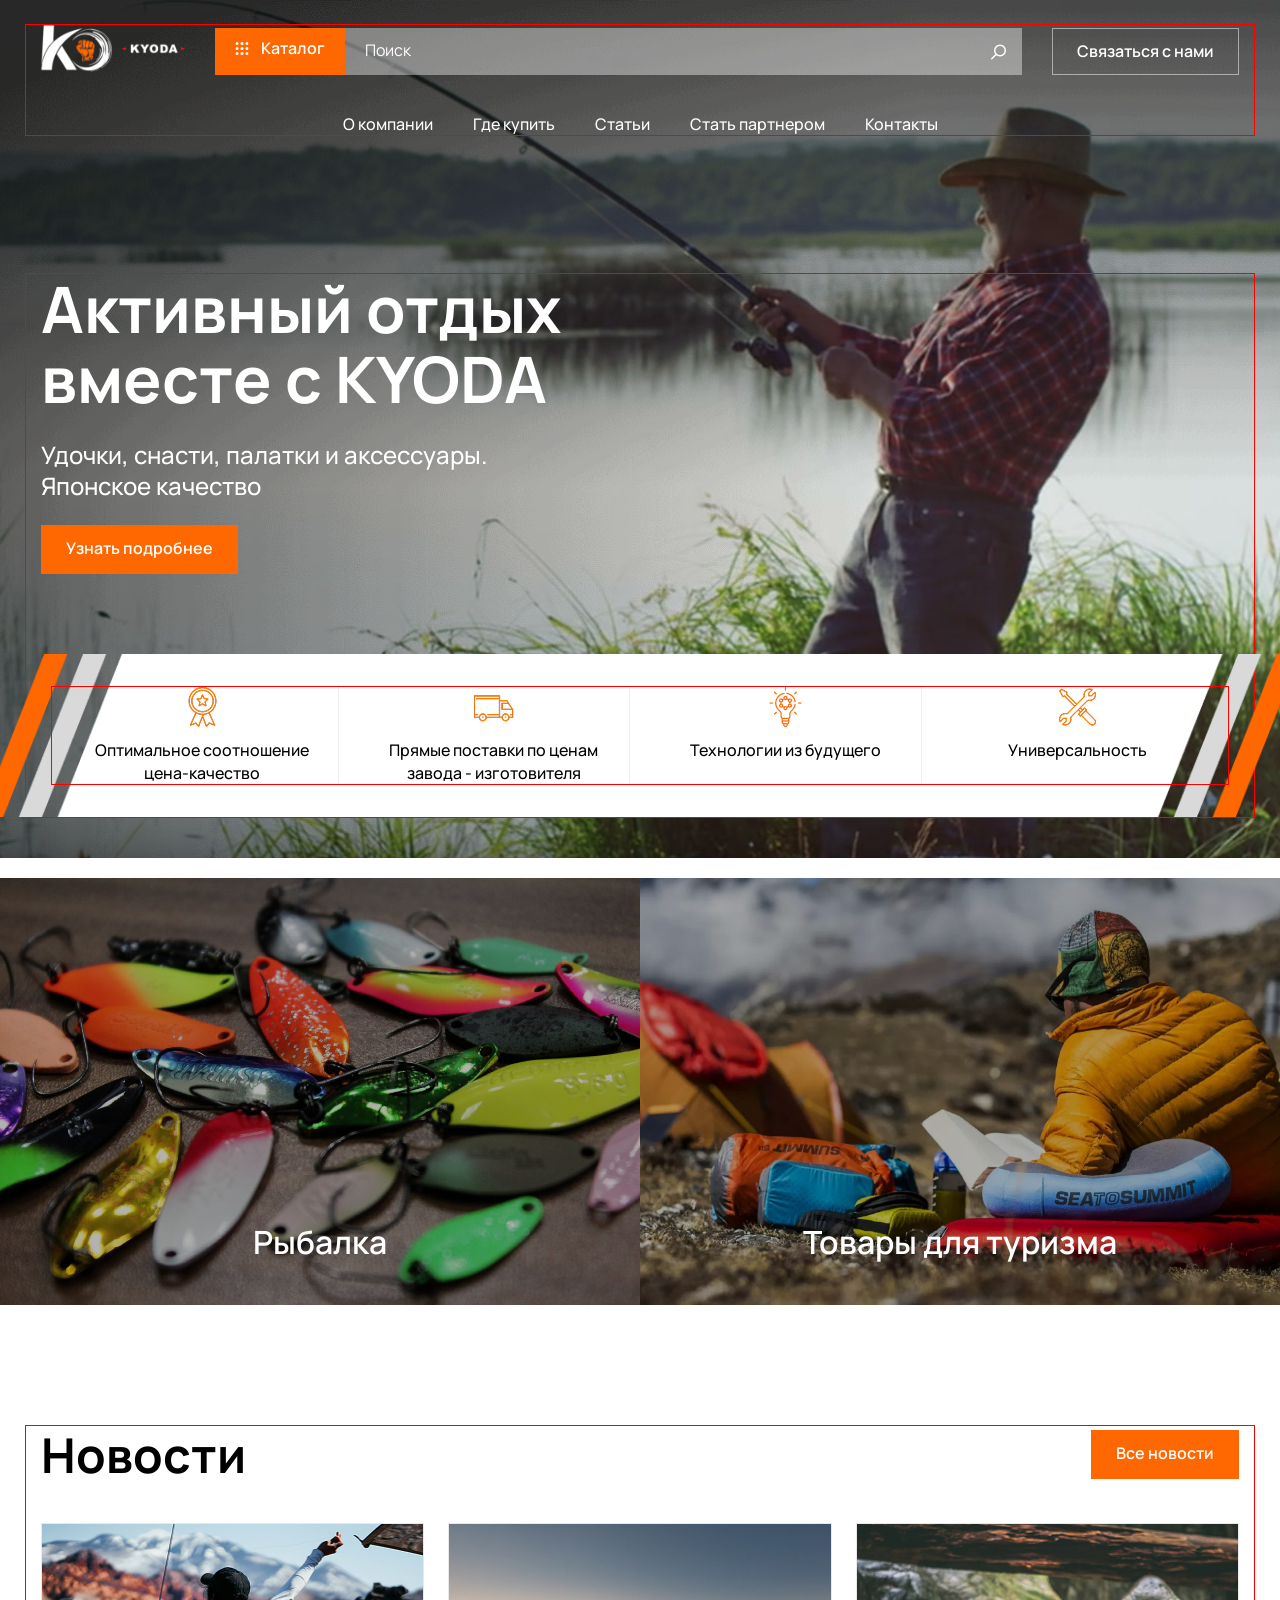
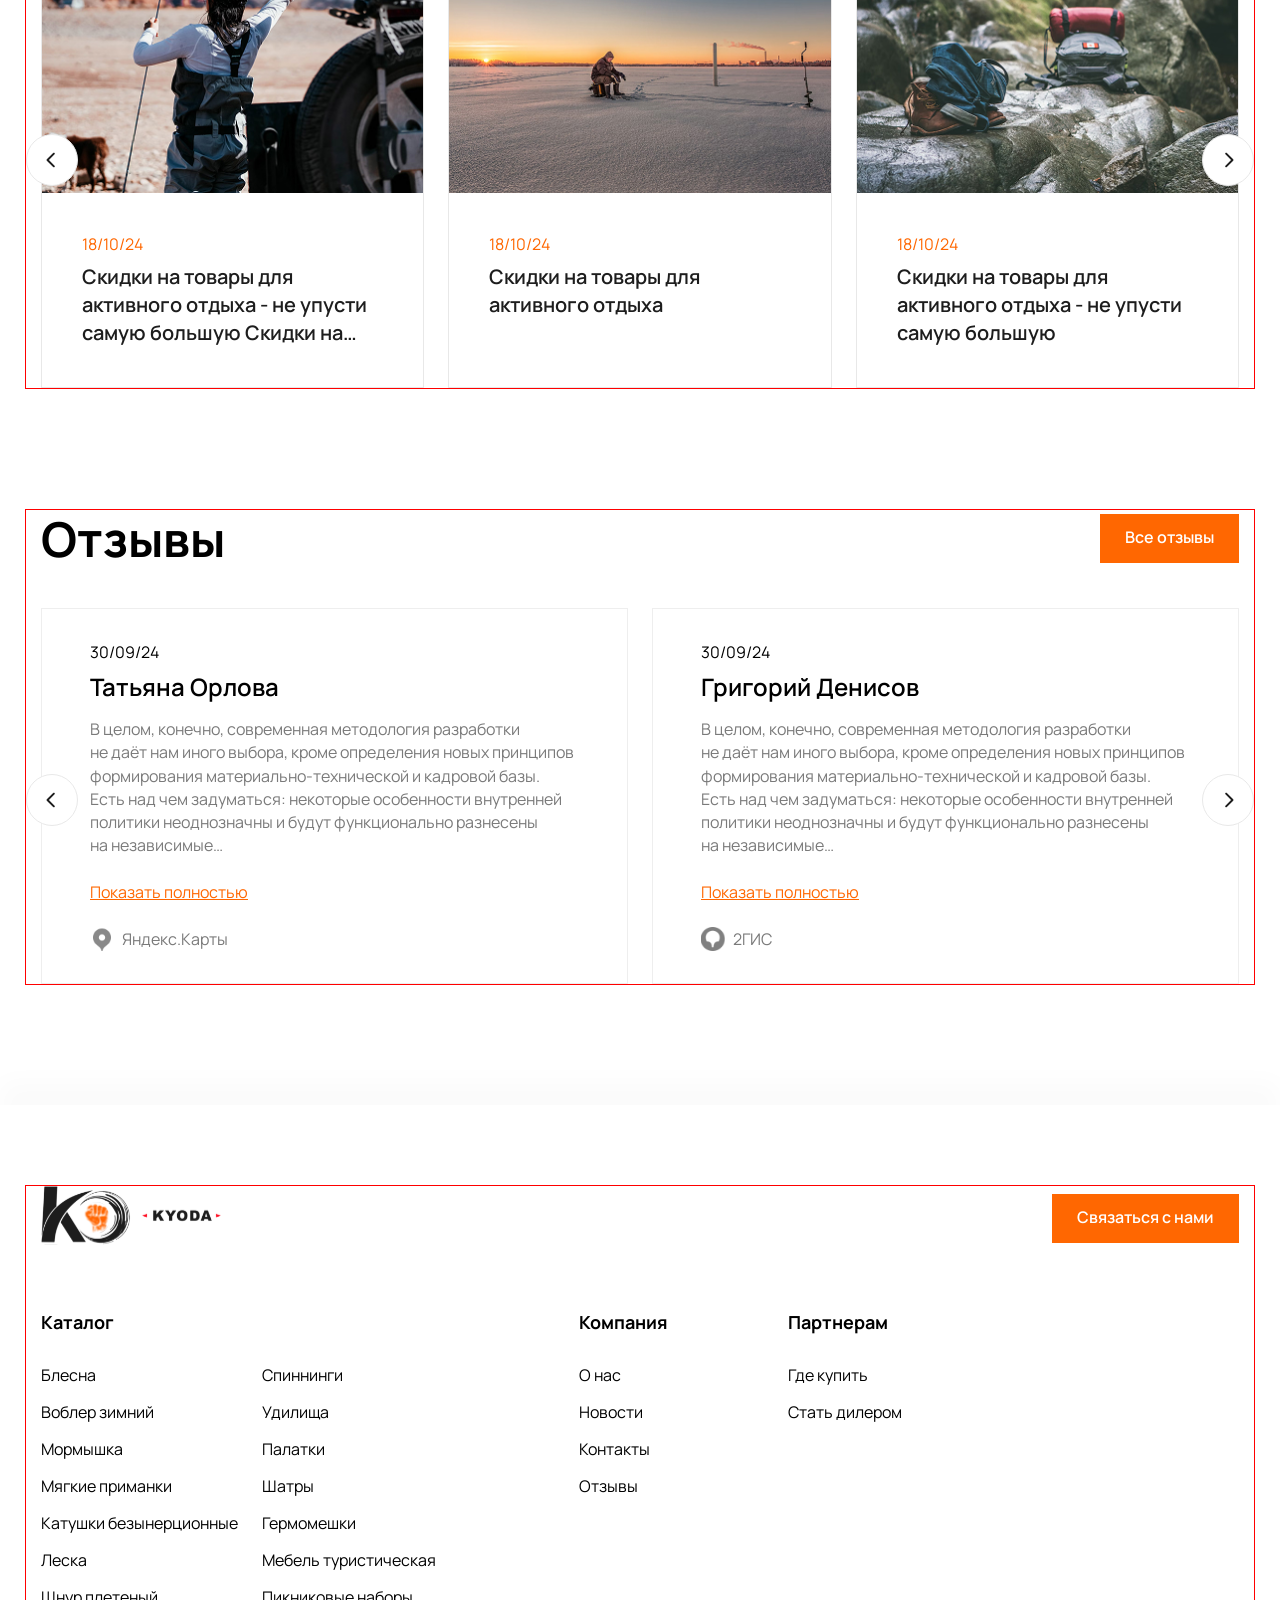
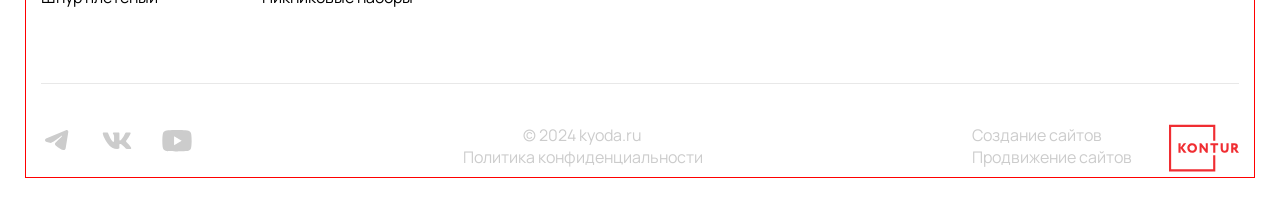
==== commit f5d72f52: "adding media styles to banner, catalog, advantages, news, reviews" ====
--- a/index.html
+++ b/index.html
@@ -50,7 +50,7 @@
                                                 </div>
                                                 <span class="sub-menu-ttl">Воблеры</span>
                                             </a>
-    
+
                                             <div class="item-sub-menu">
                                                 <h5>Воблеры</h5>
                                                 <ul>
@@ -113,7 +113,7 @@
                                         </li>
                                     </ul>
                                 </div>
-                                
+
 
                             </li>
                         </ul>
@@ -128,10 +128,119 @@
                     </form>
                     <button class="header_middle-btn btn show-popup">Связаться с нами</button>
                     <div class="header-burger">
-                        <span class="header-burger__line"></span>
+                        <svg class="open-burger" xmlns="http://www.w3.org/2000/svg" width="28" height="22" viewBox="0 0 28 22" fill="none">
+                            <rect width="28" height="2" rx="1" fill="white"/>
+                            <rect y="10" width="28" height="2" rx="1" fill="white"/>
+                            <rect y="20" width="28" height="2" rx="1" fill="white"/>
+                        </svg>
+                        <svg class="close-burger" xmlns="http://www.w3.org/2000/svg" width="18" height="18" viewBox="0 0 18 18" fill="none">
+                            <path d="M9 10.9162L2.29332 17.6229C2.16774 17.7477 2.01796 17.8454 1.85319 17.9101C1.68842 17.9749 1.51215 18.0052 1.33522 17.9993C1.15829 18.0052 0.982022 17.9749 0.817252 17.9101C0.652482 17.8454 0.502701 17.7477 0.377126 17.6229C0.252346 17.4973 0.154583 17.3475 0.0898524 17.1827C0.0251215 17.018 -0.00520787 16.8417 0.00073021 16.6648C-0.00504614 16.4879 0.0253578 16.3116 0.0900796 16.1469C0.154801 15.9821 0.252478 15.8323 0.377126 15.7067L7.08381 9L0.377126 2.29332C0.252346 2.16774 0.154583 2.01796 0.0898524 1.85319C0.0251215 1.68842 -0.00520787 1.51215 0.00073021 1.33522C-0.00504614 1.15831 0.0253578 0.982087 0.0900796 0.817341C0.154801 0.652594 0.252478 0.502796 0.377126 0.377125C0.502701 0.252346 0.652482 0.154583 0.817252 0.0898524C0.982022 0.0251215 1.15829 -0.00520787 1.33522 0.00073021C1.51213 -0.00504614 1.68836 0.0253578 1.8531 0.0900796C2.01785 0.154801 2.16765 0.252478 2.29332 0.377125L9 7.08381L15.7067 0.377125C15.8323 0.252346 15.982 0.154583 16.1468 0.0898524C16.3116 0.0251215 16.4878 -0.00520787 16.6648 0.00073021C16.8417 -0.00504614 17.0179 0.0253578 17.1827 0.0900796C17.3474 0.154801 17.4972 0.252478 17.6229 0.377125C17.7477 0.502701 17.8454 0.652482 17.9101 0.817251C17.9749 0.982021 18.0052 1.15829 17.9993 1.33522C18.0052 1.51215 17.9749 1.68842 17.9101 1.85319C17.8454 2.01796 17.7477 2.16774 17.6229 2.29332L10.9162 9L17.6229 15.7067C17.7476 15.8323 17.8453 15.9821 17.91 16.1469C17.9748 16.3116 18.0051 16.4879 17.9993 16.6648C18.0052 16.8417 17.9749 17.018 17.9101 17.1827C17.8454 17.3475 17.7477 17.4973 17.6229 17.6229C17.4973 17.7477 17.3475 17.8454 17.1827 17.9101C17.018 17.9749 16.8417 18.0052 16.6648 17.9993C16.4878 18.0052 16.3116 17.9749 16.1468 17.9101C15.982 17.8454 15.8323 17.7477 15.7067 17.6229L9 10.9162Z" fill="#191919"/>
+                        </svg>
                     </div>
                 </div>
                 <div class="header-bottom">
+                    <nav class="catalog-menu">
+                        <ul>
+                            <li class="has-menu">
+                                <a href="catalog.html">
+                                    <svg xmlns="http://www.w3.org/2000/svg" width="14" height="14" viewBox="0 0 14 14" fill="none">
+                                        <g clip-path="url(#clip0_1_472)">
+                                            <circle cx="2" cy="2.5" r="1.5" fill="white"/>
+                                            <circle cx="7" cy="2.5" r="1.5" fill="white"/>
+                                            <circle cx="12" cy="2.5" r="1.5" fill="white"/>
+                                            <circle cx="2" cy="7.5" r="1.5" fill="white"/>
+                                            <circle cx="7" cy="7.5" r="1.5" fill="white"/>
+                                            <circle cx="12" cy="7.5" r="1.5" fill="white"/>
+                                            <circle cx="2" cy="12.5" r="1.5" fill="white"/>
+                                            <circle cx="7" cy="12.5" r="1.5" fill="white"/>
+                                            <circle cx="12" cy="12.5" r="1.5" fill="white"/>
+                                        </g>
+                                        <defs>
+                                            <clipPath id="clip0_1_472">
+                                                <rect width="13" height="14" fill="white" transform="translate(0.5)"/>
+                                            </clipPath>
+                                        </defs>
+                                    </svg>
+                                    Каталог
+                                </a>
+
+                                <div class="sub-menu">
+                                    <ul class="categories">
+                                        <li class="sub-menu-item has-menu">
+                                            <a href="products.html">
+                                                <div  class="categories-item__img">
+                                                    <img src="assets/imgs/voblery.png" alt="Воблеры">
+                                                </div>
+                                                <span class="sub-menu-ttl">Воблеры</span>
+                                            </a>
+
+                                            <div class="item-sub-menu">
+                                                <h5>Воблеры</h5>
+                                                <ul>
+                                                    <li><a href="">Блесна</a></li>
+                                                    <li><a href="">Спиннинги</a></li>
+                                                    <li><a href="">Воблер зимний</a></li>
+                                                    <li><a href="">Удилища</a></li>
+                                                    <li><a href="">Мормышка</a></li>
+                                                    <li><a href="">Палатки</a></li>
+                                                    <li><a href="">Мягкие приманки</a></li>
+                                                    <li><a href="">Шатры</a></li>
+                                                    <li><a href="">Катушки безынерционные</a></li>
+                                                    <li><a href="">Гермомешки</a></li>
+                                                    <li><a href="">Леска</a></li>
+                                                    <li><a href="">Мебель туристическая</a></li>
+                                                    <li><a href="">Шнур плетеный</a></li>
+                                                    <li><a href="">Пикниковые наборы</a></li>
+                                                </ul>
+                                            </div>
+                                        </li>
+                                        <li>
+                                            <a href="products.html">
+                                                <div  class="categories-item__img">
+                                                    <img src="assets/imgs/blesny.png" alt="">
+                                                </div>
+                                                <span class="sub-menu-ttl">Блесны</span>
+                                            </a>
+                                        </li>
+                                        <li>
+                                            <a href="products.html">
+                                                <div  class="categories-item__img">
+                                                    <img src="assets/imgs/mormywki.png" alt="">
+                                                </div>
+                                                <span class="sub-menu-ttl">Мормышки</span>
+                                            </a>
+                                        </li>
+                                        <li>
+                                            <a href="products.html">
+                                                <div  class="categories-item__img">
+                                                    <img src="assets/imgs/katuwki.png" alt="">
+                                                </div>
+                                                <span class="sub-menu-ttl">Катушки</span>
+                                            </a>
+                                        </li>
+                                        <li>
+                                            <a href="products.html">
+                                                <div  class="categories-item__img">
+                                                    <img src="assets/imgs/leska.png" alt="">
+                                                </div>
+                                                <span class="sub-menu-ttl">Леска</span>
+                                            </a>
+                                        </li>
+                                        <li>
+                                            <a href="products.html">
+                                                <div  class="categories-item__img">
+                                                    <img src="assets/imgs/turizm.png" alt="">
+                                                </div>
+                                                <span class="sub-menu-ttl">Туризм</span>
+                                            </a>
+                                        </li>
+                                    </ul>
+                                </div>
+
+
+                            </li>
+                        </ul>
+                    </nav>
                     <nav class="menu">
                         <ul>
                             <li><a href="about.html">О компании</a></li>
@@ -141,6 +250,7 @@
                             <li><a href="contacts.html">Контакты</a></li>
                         </ul>
                     </nav>
+                    <button class="header_middle-btn btn show-popup">Связаться с нами</button>
                 </div>
             </div>
         </header>
@@ -154,21 +264,23 @@
                         <a class="btn" href="catalog.html">Узнать подробнее</a>
                     </div>
                         <div class="advantages">
-                            <div class="advantages_item">
-                                <img src="/assets/icons/adv-ic1.png" alt="">
-                                <span>Оптимальное соотношение цена-качество</span>
-                            </div>
-                            <div class="advantages_item">
-                                <img src="/assets/icons/adv-ic2.png" alt="">
-                                <span>Прямые поставки по ценам завода - изготовителя</span>
-                            </div>
-                            <div class="advantages_item">
-                                <img src="/assets/icons/adv-ic3.png" alt="">
-                                <span>Технологии из будущего</span>
-                            </div>
-                            <div class="advantages_item">
-                                <img src="/assets/icons/adv-ic4.png" alt="">
-                                <span>Универсальность</span>
+                            <div class="advantages-list container">
+                                <div class="advantages_item">
+                                    <img src="/assets/icons/adv-ic1.png" alt="">
+                                    <span>Оптимальное соотношение цена-качество</span>
+                                </div>
+                                <div class="advantages_item">
+                                    <img src="/assets/icons/adv-ic2.png" alt="">
+                                    <span>Прямые поставки по ценам завода - изготовителя</span>
+                                </div>
+                                <div class="advantages_item">
+                                    <img src="/assets/icons/adv-ic3.png" alt="">
+                                    <span>Технологии из будущего</span>
+                                </div>
+                                <div class="advantages_item">
+                                    <img src="/assets/icons/adv-ic4.png" alt="">
+                                    <span>Универсальность</span>
+                                </div>
                             </div>
                         </div>
                 </div>
--- a/styles/style.css
+++ b/styles/style.css
@@ -158,6 +158,7 @@
 }
 
 .btn{
+    display: inline-block;
     background: #FF6701;
     padding: 14px 24px 17px;
     font-weight: 600;
@@ -194,10 +195,10 @@
     border: 1px solid #E8E8E8;
 }
 .swiper-button-next, .swiper-rtl .swiper-button-prev{
-    right: -25px;
+    right: -15px;
 }
 .swiper-button-prev, .swiper-rtl .swiper-button-next{
-    left: -25px;
+    left: -15px;
 }
 .swiper-button-next svg, .swiper-button-prev svg{
     width: 24px;
@@ -264,103 +265,18 @@
     align-self: flex-start;
     text-align: left;
 }
-/* Мобильная шапка */
-@media (max-width: 768px) {
-    .header_top {
-        display: none;
-    }
-
-    .header_middle__content {
-        padding: 15px 0;
-    }
-
-    .nav-menu {
-        position: fixed;
-        top: 0;
-        left: -100%;
-        width: 100%;
-        height: 100vh;
-        background: rgba(0, 0, 0, 0.95);
-        padding: 80px 20px 20px;
-        transition: left 0.3s ease;
-        z-index: 100;
-    }
-
-    .nav-menu.active {
-        left: 0;
-    }
-
-    .nav-menu ul {
-        flex-direction: column;
-        gap: 20px;
-    }
-
-    .nav-menu ul li a {
-        font-size: 18px;
-        color: white;
-    }
-
-    .header-burger {
-        display: block;
-        position: relative;
-        z-index: 101;
-        cursor: pointer;
-    }
-
-    .header-burger.active svg path {
-        stroke: white;
-    }
-
-    .header_middle-logo {
-        position: relative;
-        z-index: 101;
-    }
-
-    .header_middle-cart {
-        position: relative;
-        z-index: 101;
-    }
-
-    /* Анимация для меню */
-    .nav-menu ul li {
-        opacity: 0;
-        transform: translateY(20px);
-        transition: all 0.3s ease;
-    }
-
-    .nav-menu.active ul li {
-        opacity: 1;
-        transform: translateY(0);
-    }
-
-    /* Добавляем задержку для каждого пункта меню */
-    .nav-menu ul li:nth-child(1) { transition-delay: 0.1s; }
-    .nav-menu ul li:nth-child(2) { transition-delay: 0.2s; }
-    .nav-menu ul li:nth-child(3) { transition-delay: 0.3s; }
-    .nav-menu ul li:nth-child(4) { transition-delay: 0.4s; }
-    .nav-menu ul li:nth-child(5) { transition-delay: 0.5s; }
-}
-
-/* Добавьте это в основной файл стилей */
-body.no-scroll {
-    overflow: hidden;
-}
-
-
-
-/* Базовые стили для меню */
-.nav-menu ul {
-    display: flex;
-    list-style: none;
-    gap: 30px;
-}
-
-.nav-menu ul li a {
-    text-decoration: none;
-    color: white;
-    transition: color 0.3s ease;
-}
-
-.nav-menu ul li a:hover {
-    color: #EB5757;
-}+
+@media (max-width: 600px) {
+    h1{
+        font-size: 32px;
+    }
+    h2{
+        font-size: 38px;
+    }
+    h4{
+        font-size: 28px;
+    }
+    h5{
+        font-size: 20px;
+    }
+}
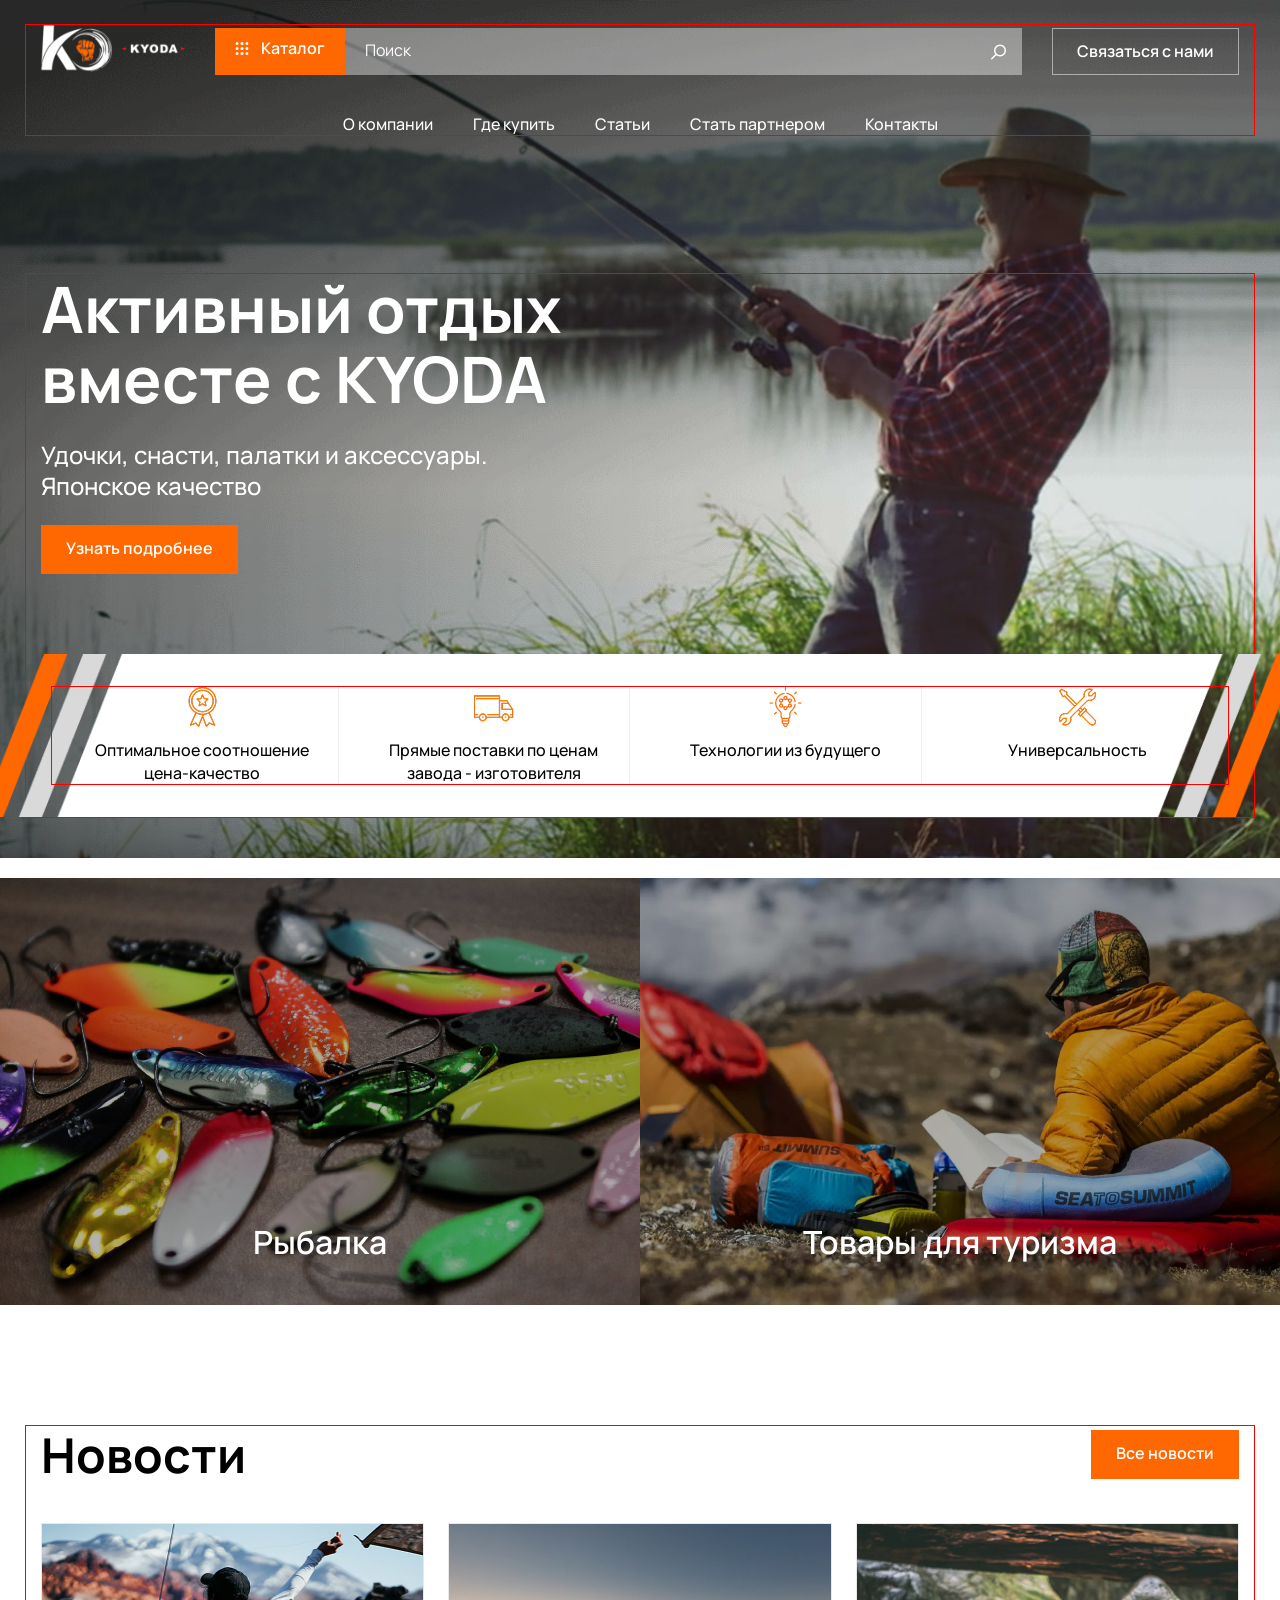
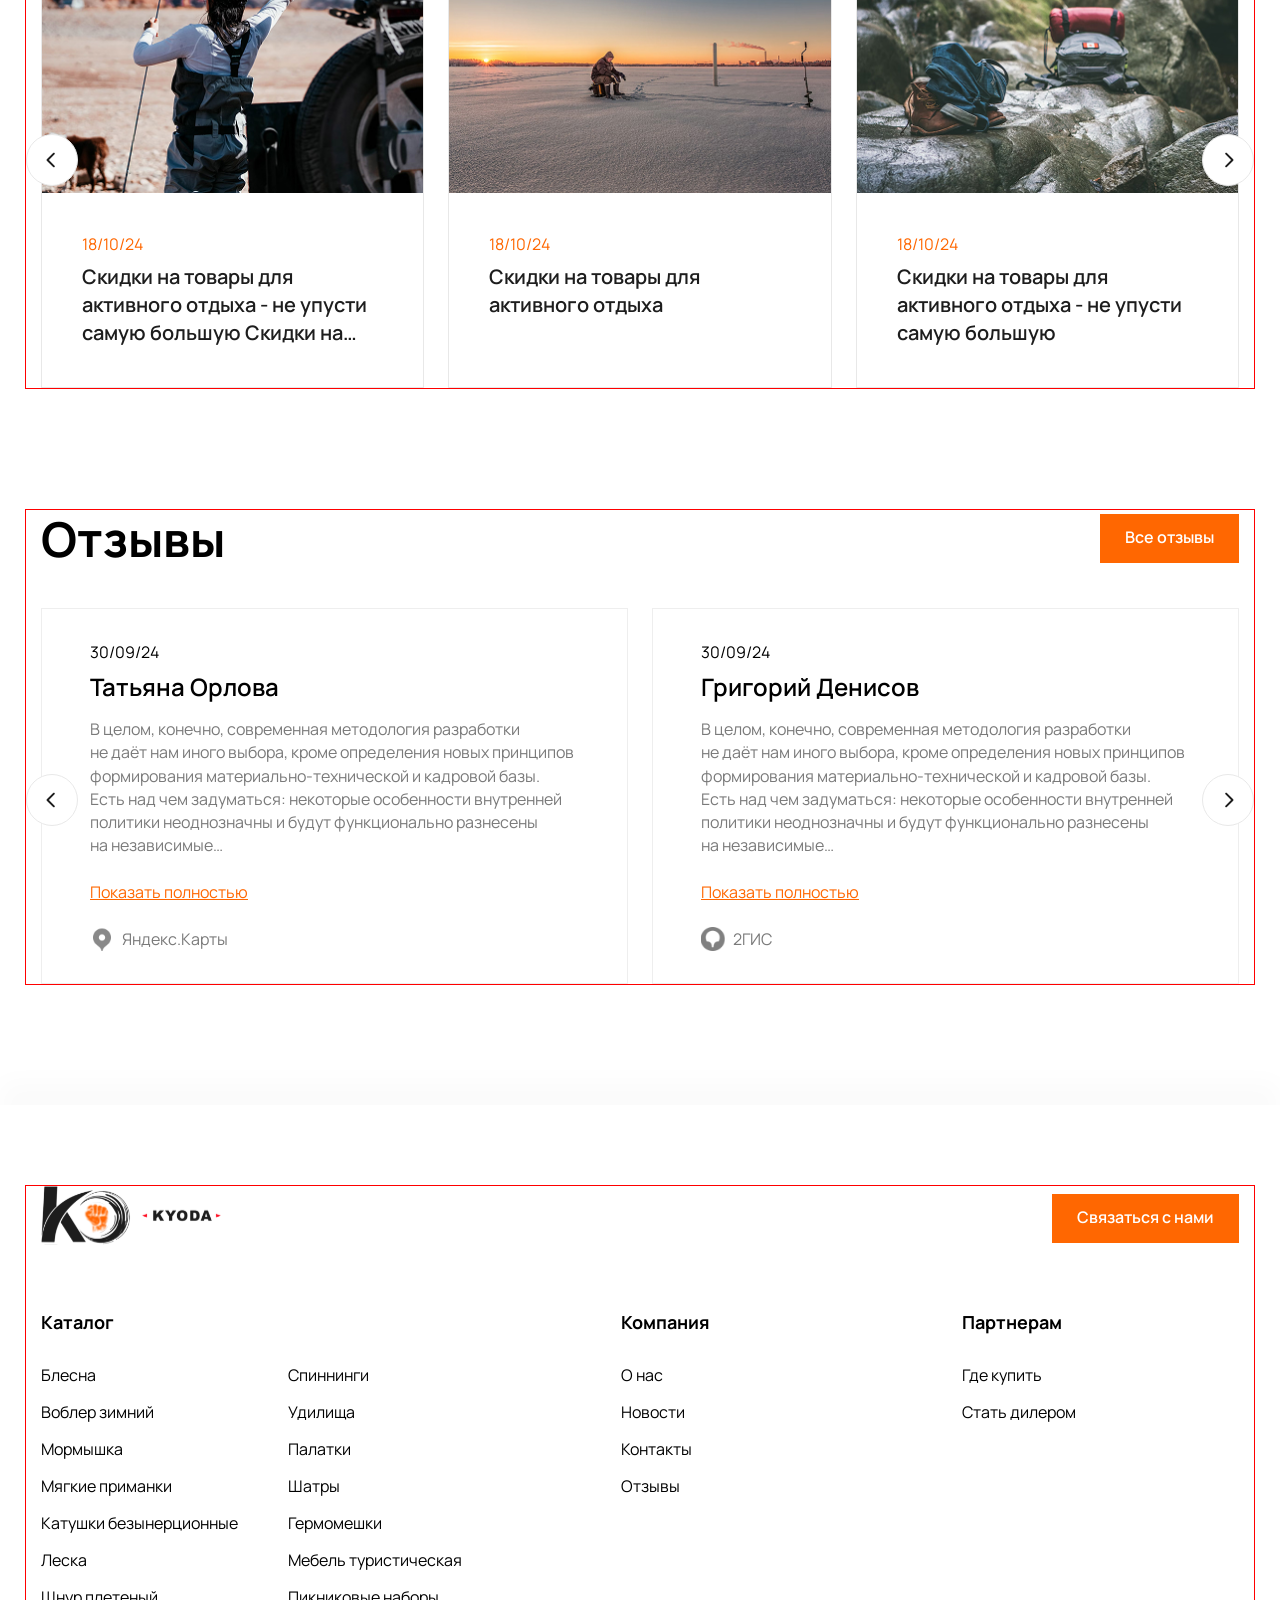
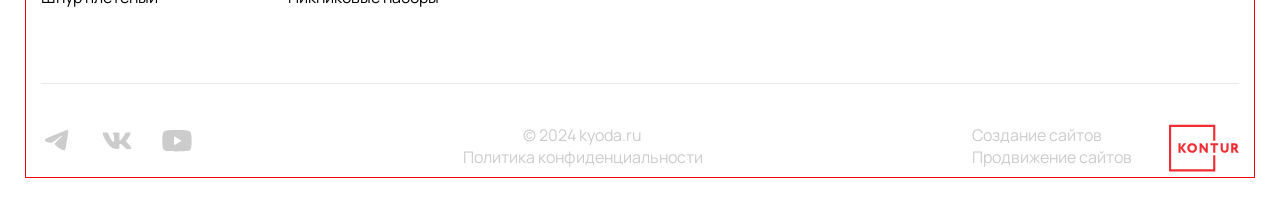
==== commit 8bc5a3cd: "fixing header style" ====
--- a/index.html
+++ b/index.html
@@ -14,7 +14,8 @@
             <div class="container">
                 <div class="header-top">
                     <a href="index.html" class="logo">
-                        <img src="/assets/icons/logo.svg" alt="logo">
+                        <img class="white-logo" src="/assets/icons/logo.svg" alt="logo">
+                        <img class="black-logo" src="/assets/icons/black-logo.svg" alt="logo">
                     </a>
                     <nav class="catalog-menu">
                         <ul>
@@ -139,108 +140,27 @@
                     </div>
                 </div>
                 <div class="header-bottom">
-                    <nav class="catalog-menu">
-                        <ul>
-                            <li class="has-menu">
-                                <a href="catalog.html">
-                                    <svg xmlns="http://www.w3.org/2000/svg" width="14" height="14" viewBox="0 0 14 14" fill="none">
-                                        <g clip-path="url(#clip0_1_472)">
-                                            <circle cx="2" cy="2.5" r="1.5" fill="white"/>
-                                            <circle cx="7" cy="2.5" r="1.5" fill="white"/>
-                                            <circle cx="12" cy="2.5" r="1.5" fill="white"/>
-                                            <circle cx="2" cy="7.5" r="1.5" fill="white"/>
-                                            <circle cx="7" cy="7.5" r="1.5" fill="white"/>
-                                            <circle cx="12" cy="7.5" r="1.5" fill="white"/>
-                                            <circle cx="2" cy="12.5" r="1.5" fill="white"/>
-                                            <circle cx="7" cy="12.5" r="1.5" fill="white"/>
-                                            <circle cx="12" cy="12.5" r="1.5" fill="white"/>
-                                        </g>
-                                        <defs>
-                                            <clipPath id="clip0_1_472">
-                                                <rect width="13" height="14" fill="white" transform="translate(0.5)"/>
-                                            </clipPath>
-                                        </defs>
-                                    </svg>
-                                    Каталог
-                                </a>
-
-                                <div class="sub-menu">
-                                    <ul class="categories">
-                                        <li class="sub-menu-item has-menu">
-                                            <a href="products.html">
-                                                <div  class="categories-item__img">
-                                                    <img src="assets/imgs/voblery.png" alt="Воблеры">
-                                                </div>
-                                                <span class="sub-menu-ttl">Воблеры</span>
-                                            </a>
-
-                                            <div class="item-sub-menu">
-                                                <h5>Воблеры</h5>
-                                                <ul>
-                                                    <li><a href="">Блесна</a></li>
-                                                    <li><a href="">Спиннинги</a></li>
-                                                    <li><a href="">Воблер зимний</a></li>
-                                                    <li><a href="">Удилища</a></li>
-                                                    <li><a href="">Мормышка</a></li>
-                                                    <li><a href="">Палатки</a></li>
-                                                    <li><a href="">Мягкие приманки</a></li>
-                                                    <li><a href="">Шатры</a></li>
-                                                    <li><a href="">Катушки безынерционные</a></li>
-                                                    <li><a href="">Гермомешки</a></li>
-                                                    <li><a href="">Леска</a></li>
-                                                    <li><a href="">Мебель туристическая</a></li>
-                                                    <li><a href="">Шнур плетеный</a></li>
-                                                    <li><a href="">Пикниковые наборы</a></li>
-                                                </ul>
-                                            </div>
-                                        </li>
-                                        <li>
-                                            <a href="products.html">
-                                                <div  class="categories-item__img">
-                                                    <img src="assets/imgs/blesny.png" alt="">
-                                                </div>
-                                                <span class="sub-menu-ttl">Блесны</span>
-                                            </a>
-                                        </li>
-                                        <li>
-                                            <a href="products.html">
-                                                <div  class="categories-item__img">
-                                                    <img src="assets/imgs/mormywki.png" alt="">
-                                                </div>
-                                                <span class="sub-menu-ttl">Мормышки</span>
-                                            </a>
-                                        </li>
-                                        <li>
-                                            <a href="products.html">
-                                                <div  class="categories-item__img">
-                                                    <img src="assets/imgs/katuwki.png" alt="">
-                                                </div>
-                                                <span class="sub-menu-ttl">Катушки</span>
-                                            </a>
-                                        </li>
-                                        <li>
-                                            <a href="products.html">
-                                                <div  class="categories-item__img">
-                                                    <img src="assets/imgs/leska.png" alt="">
-                                                </div>
-                                                <span class="sub-menu-ttl">Леска</span>
-                                            </a>
-                                        </li>
-                                        <li>
-                                            <a href="products.html">
-                                                <div  class="categories-item__img">
-                                                    <img src="assets/imgs/turizm.png" alt="">
-                                                </div>
-                                                <span class="sub-menu-ttl">Туризм</span>
-                                            </a>
-                                        </li>
-                                    </ul>
-                                </div>
-
-
-                            </li>
-                        </ul>
-                    </nav>
+                    <div class="mobile-catalog-btn">
+                        <svg xmlns="http://www.w3.org/2000/svg" width="14" height="14" viewBox="0 0 14 14" fill="none">
+                            <g clip-path="url(#clip0_1_472)">
+                            <circle cx="2" cy="2.5" r="1.5" fill="white"/>
+                            <circle cx="7" cy="2.5" r="1.5" fill="white"/>
+                            <circle cx="12" cy="2.5" r="1.5" fill="white"/>
+                            <circle cx="2" cy="7.5" r="1.5" fill="white"/>
+                            <circle cx="7" cy="7.5" r="1.5" fill="white"/>
+                            <circle cx="12" cy="7.5" r="1.5" fill="white"/>
+                            <circle cx="2" cy="12.5" r="1.5" fill="white"/>
+                            <circle cx="7" cy="12.5" r="1.5" fill="white"/>
+                            <circle cx="12" cy="12.5" r="1.5" fill="white"/>
+                            </g>
+                            <defs>
+                            <clipPath id="clip0_1_472">
+                            <rect width="13" height="14" fill="white" transform="translate(0.5)"/>
+                            </clipPath>
+                            </defs>
+                        </svg>
+                        Каталог
+                    </div>
                     <nav class="menu">
                         <ul>
                             <li><a href="about.html">О компании</a></li>
@@ -251,6 +171,88 @@
                         </ul>
                     </nav>
                     <button class="header_middle-btn btn show-popup">Связаться с нами</button>
+                </div>
+                <div class="mobile-sub-menu">
+                    <span class="close-btn">
+                        <svg xmlns="http://www.w3.org/2000/svg" width="24" height="24" viewBox="0 0 24 24" fill="none">
+                            <path d="M5.29289 12.7071C4.90237 12.3166 4.90237 11.6834 5.29289 11.2929L11.6569 4.92893C12.0474 4.53841 12.6805 4.53841 13.0711 4.92893C13.4616 5.31946 13.4616 5.95262 13.0711 6.34315L7.41421 12L13.0711 17.6569C13.4616 18.0474 13.4616 18.6805 13.0711 19.0711C12.6805 19.4616 12.0474 19.4616 11.6569 19.0711L5.29289 12.7071ZM6.5 13H6V11H6.5V13Z" fill="#1D1D1D"/>
+                        </svg>
+                    </span>
+                    <h5>Каталог</h5>
+                    <ul class="categories">
+                        <li class="has-menu">
+                            <a href="products.html">
+                                <div  class="categories-item__img">
+                                    <img src="assets/imgs/voblery.png" alt="Воблеры">
+                                </div>
+                                <span class="sub-menu-ttl">Воблеры</span>
+                            </a>
+                        </li>
+                        <li>
+                            <a href="products.html">
+                                <div  class="categories-item__img">
+                                    <img src="assets/imgs/blesny.png" alt="">
+                                </div>
+                                <span class="sub-menu-ttl">Блесны</span>
+                            </a>
+                        </li>
+                        <li>
+                            <a href="products.html">
+                                <div  class="categories-item__img">
+                                    <img src="assets/imgs/mormywki.png" alt="">
+                                </div>
+                                <span class="sub-menu-ttl">Мормышки</span>
+                            </a>
+                        </li>
+                        <li>
+                            <a href="products.html">
+                                <div  class="categories-item__img">
+                                    <img src="assets/imgs/katuwki.png" alt="">
+                                </div>
+                                <span class="sub-menu-ttl">Катушки</span>
+                            </a>
+                        </li>
+                        <li>
+                            <a href="products.html">
+                                <div  class="categories-item__img">
+                                    <img src="assets/imgs/leska.png" alt="">
+                                </div>
+                                <span class="sub-menu-ttl">Леска</span>
+                            </a>
+                        </li>
+                        <li>
+                            <a href="products.html">
+                                <div  class="categories-item__img">
+                                    <img src="assets/imgs/turizm.png" alt="">
+                                </div>
+                                <span class="sub-menu-ttl">Туризм</span>
+                            </a>
+                        </li>
+                    </ul>
+                </div>
+                <div class="mobile-item-sub-menu">
+                    <span class="close-arrow">
+                        <svg xmlns="http://www.w3.org/2000/svg" width="24" height="24" viewBox="0 0 24 24" fill="none">
+                            <path d="M5.29289 12.7071C4.90237 12.3166 4.90237 11.6834 5.29289 11.2929L11.6569 4.92893C12.0474 4.53841 12.6805 4.53841 13.0711 4.92893C13.4616 5.31946 13.4616 5.95262 13.0711 6.34315L7.41421 12L13.0711 17.6569C13.4616 18.0474 13.4616 18.6805 13.0711 19.0711C12.6805 19.4616 12.0474 19.4616 11.6569 19.0711L5.29289 12.7071ZM6.5 13H6V11H6.5V13Z" fill="#1D1D1D"/>
+                        </svg>
+                    </span>
+                    <h5>Воблеры</h5>
+                    <ul>
+                        <li><a href="products.html">Блесна</a></li>
+                        <li><a href="">Спиннинги</a></li>
+                        <li><a href="">Воблер зимний</a></li>
+                        <li><a href="">Удилища</a></li>
+                        <li><a href="">Мормышка</a></li>
+                        <li><a href="">Палатки</a></li>
+                        <li><a href="">Мягкие приманки</a></li>
+                        <li><a href="">Шатры</a></li>
+                        <li><a href="">Катушки безынерционные</a></li>
+                        <li><a href="">Гермомешки</a></li>
+                        <li><a href="">Леска</a></li>
+                        <li><a href="">Мебель туристическая</a></li>
+                        <li><a href="">Шнур плетеный</a></li>
+                        <li><a href="">Пикниковые наборы</a></li>
+                    </ul>
                 </div>
             </div>
         </header>
@@ -480,9 +482,16 @@
                     </div>
                     <div class="footer-content_middle">
                         <div class="footer-catalog">
-                            <nav>
-                                <a href="catalog.html"><h5>Каталог</h5></a>
-                                <ul class="footer-catalog-menu">
+                            <nav class="footer-accordion-item">
+                                <a href="catalog.html" class="footer-accordion-header">
+                                    <h5 >
+                                        Каталог
+                                        <svg xmlns="http://www.w3.org/2000/svg" width="18" height="18" viewBox="0 0 18 18" fill="none">
+                                            <path d="M9.70711 12.7071C9.31658 13.0976 8.68342 13.0976 8.29289 12.7071L1.92893 6.34315C1.53841 5.95262 1.53841 5.31946 1.92893 4.92893C2.31946 4.53841 2.95262 4.53841 3.34315 4.92893L9 10.5858L14.6569 4.92893C15.0474 4.53841 15.6805 4.53841 16.0711 4.92893C16.4616 5.31946 16.4616 5.95262 16.0711 6.34315L9.70711 12.7071ZM10 11.5V12H8V11.5H10Z" fill="#1D1D1D"/>
+                                        </svg>
+                                    </h5>
+                                </a>
+                                <ul class="footer-catalog-menu footer-accordion-content">
                                     <li>
                                         <a href="#">Блесна</a>
                                     </li>
@@ -504,22 +513,34 @@
                                 </ul>
                             </nav>
                         </div>
-                        <nav class="footer-menu">
-                            <h5>Компания</h5>
-                            <ul>
-                                <li><a href="about.html">О нас</a></li>
-                                <li><a href="news.html">Новости</a></li>
-                                <li><a href="contacts.html">Контакты</a></li>
-                                <li><a href="reviews.html">Отзывы</a></li>
-                            </ul>
-                        </nav>
-                        <nav>
-                            <h5>Партнерам</h5>
-                            <ul>
-                                <li><a href="places.html">Где купить</a></li>
-                                <li><a href="partners.html">Стать дилером</a></li>
-                            </ul>
-                        </nav>
+                        <div class="footer-menu">
+                            <nav class="footer-accordion-item">
+                                <h5 class="footer-accordion-header">
+                                    Компания
+                                    <svg xmlns="http://www.w3.org/2000/svg" width="18" height="18" viewBox="0 0 18 18" fill="none">
+                                        <path d="M9.70711 12.7071C9.31658 13.0976 8.68342 13.0976 8.29289 12.7071L1.92893 6.34315C1.53841 5.95262 1.53841 5.31946 1.92893 4.92893C2.31946 4.53841 2.95262 4.53841 3.34315 4.92893L9 10.5858L14.6569 4.92893C15.0474 4.53841 15.6805 4.53841 16.0711 4.92893C16.4616 5.31946 16.4616 5.95262 16.0711 6.34315L9.70711 12.7071ZM10 11.5V12H8V11.5H10Z" fill="#1D1D1D"/>
+                                    </svg>
+                                </h5>
+                                <ul class="footer-accordion-content">
+                                    <li><a href="about.html">О нас</a></li>
+                                    <li><a href="news.html">Новости</a></li>
+                                    <li><a href="contacts.html">Контакты</a></li>
+                                    <li><a href="reviews.html">Отзывы</a></li>
+                                </ul>
+                            </nav>
+                            <nav class="footer-accordion-item">
+                                <h5 class="footer-accordion-header">
+                                    Партнерам
+                                    <svg xmlns="http://www.w3.org/2000/svg" width="18" height="18" viewBox="0 0 18 18" fill="none">
+                                        <path d="M9.70711 12.7071C9.31658 13.0976 8.68342 13.0976 8.29289 12.7071L1.92893 6.34315C1.53841 5.95262 1.53841 5.31946 1.92893 4.92893C2.31946 4.53841 2.95262 4.53841 3.34315 4.92893L9 10.5858L14.6569 4.92893C15.0474 4.53841 15.6805 4.53841 16.0711 4.92893C16.4616 5.31946 16.4616 5.95262 16.0711 6.34315L9.70711 12.7071ZM10 11.5V12H8V11.5H10Z" fill="#1D1D1D"/>
+                                    </svg>
+                                </h5>
+                                <ul class="footer-accordion-content">
+                                    <li><a href="places.html">Где купить</a></li>
+                                    <li><a href="partners.html">Стать дилером</a></li>
+                                </ul>
+                            </nav>
+                        </div>
                     </div>
                     <div class="footer-content_bottom">
                         <div class="footer-left">
--- a/styles/style.css
+++ b/styles/style.css
@@ -273,10 +273,16 @@
     h2{
         font-size: 38px;
     }
+    h3{
+        font-size: 32px;
+    }
     h4{
         font-size: 28px;
     }
     h5{
         font-size: 20px;
     }
-}
+    h6{
+        font-size: 16px;
+    }
+}
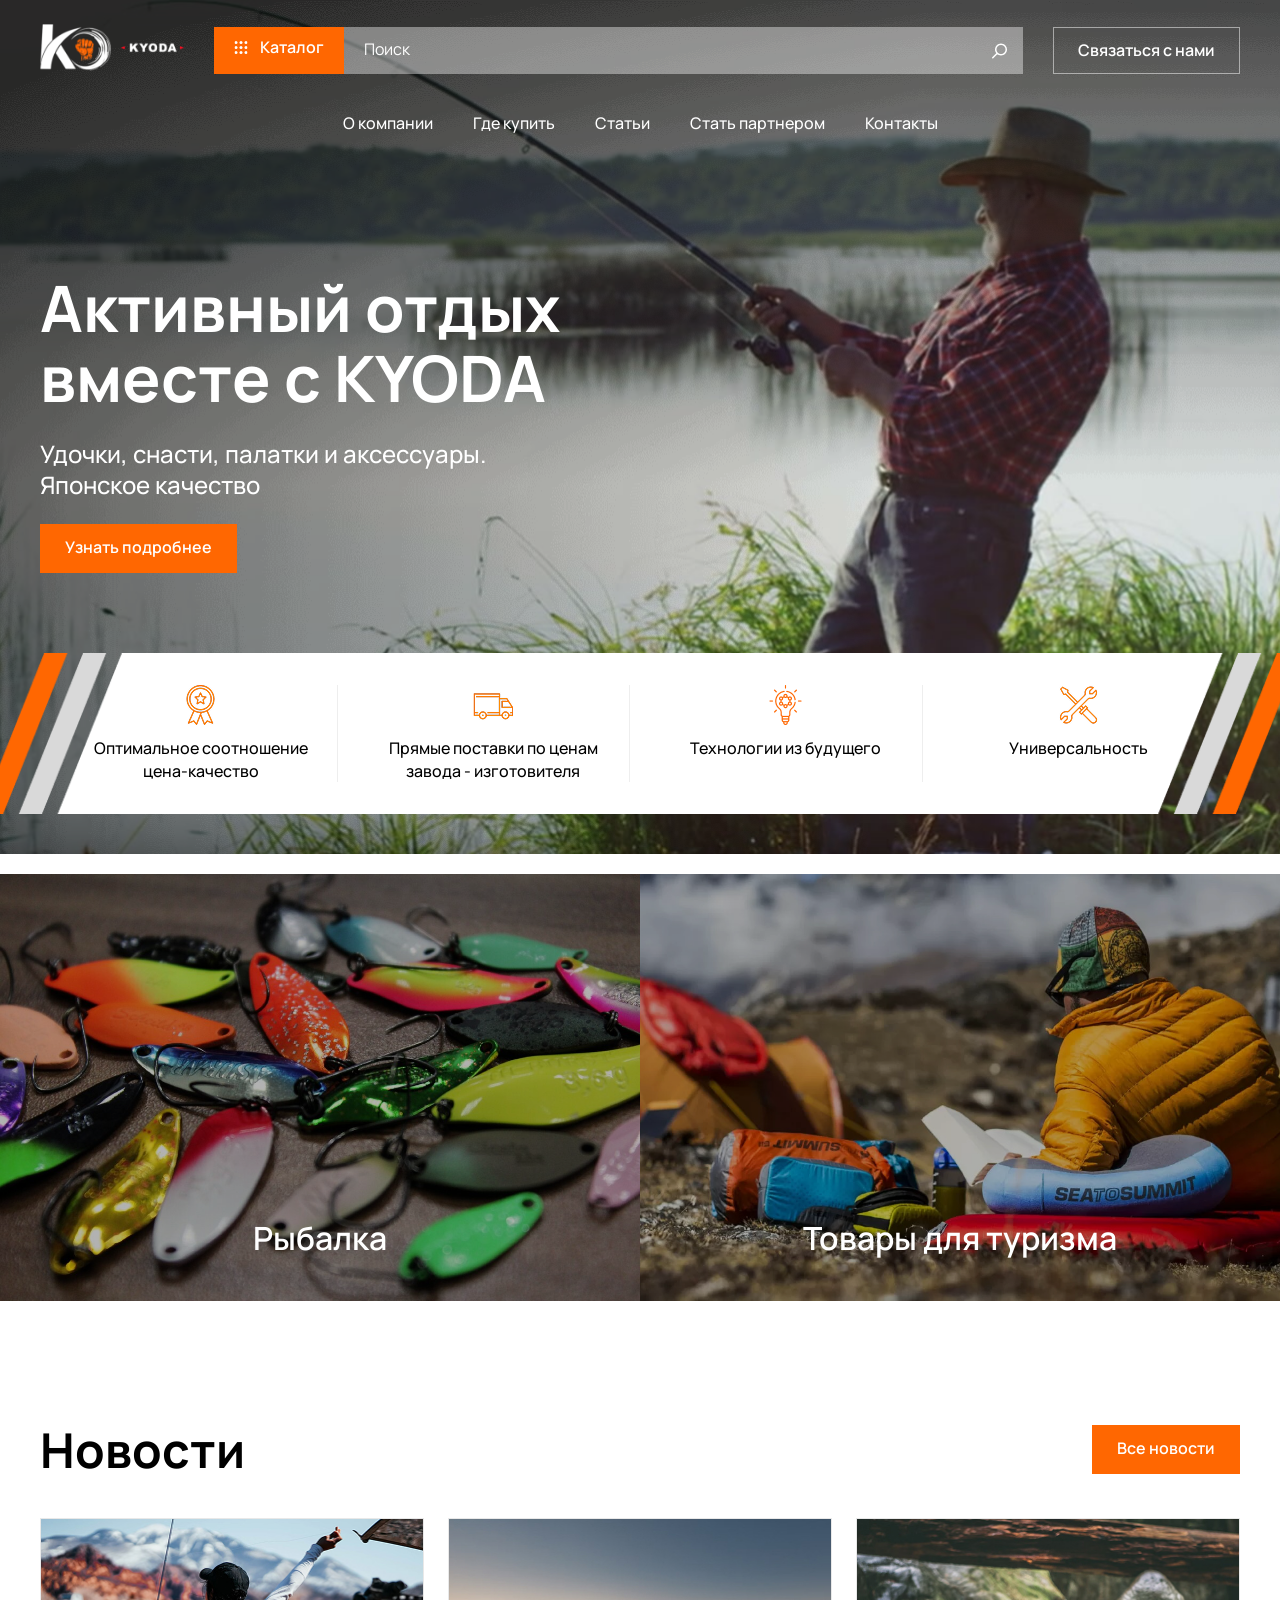
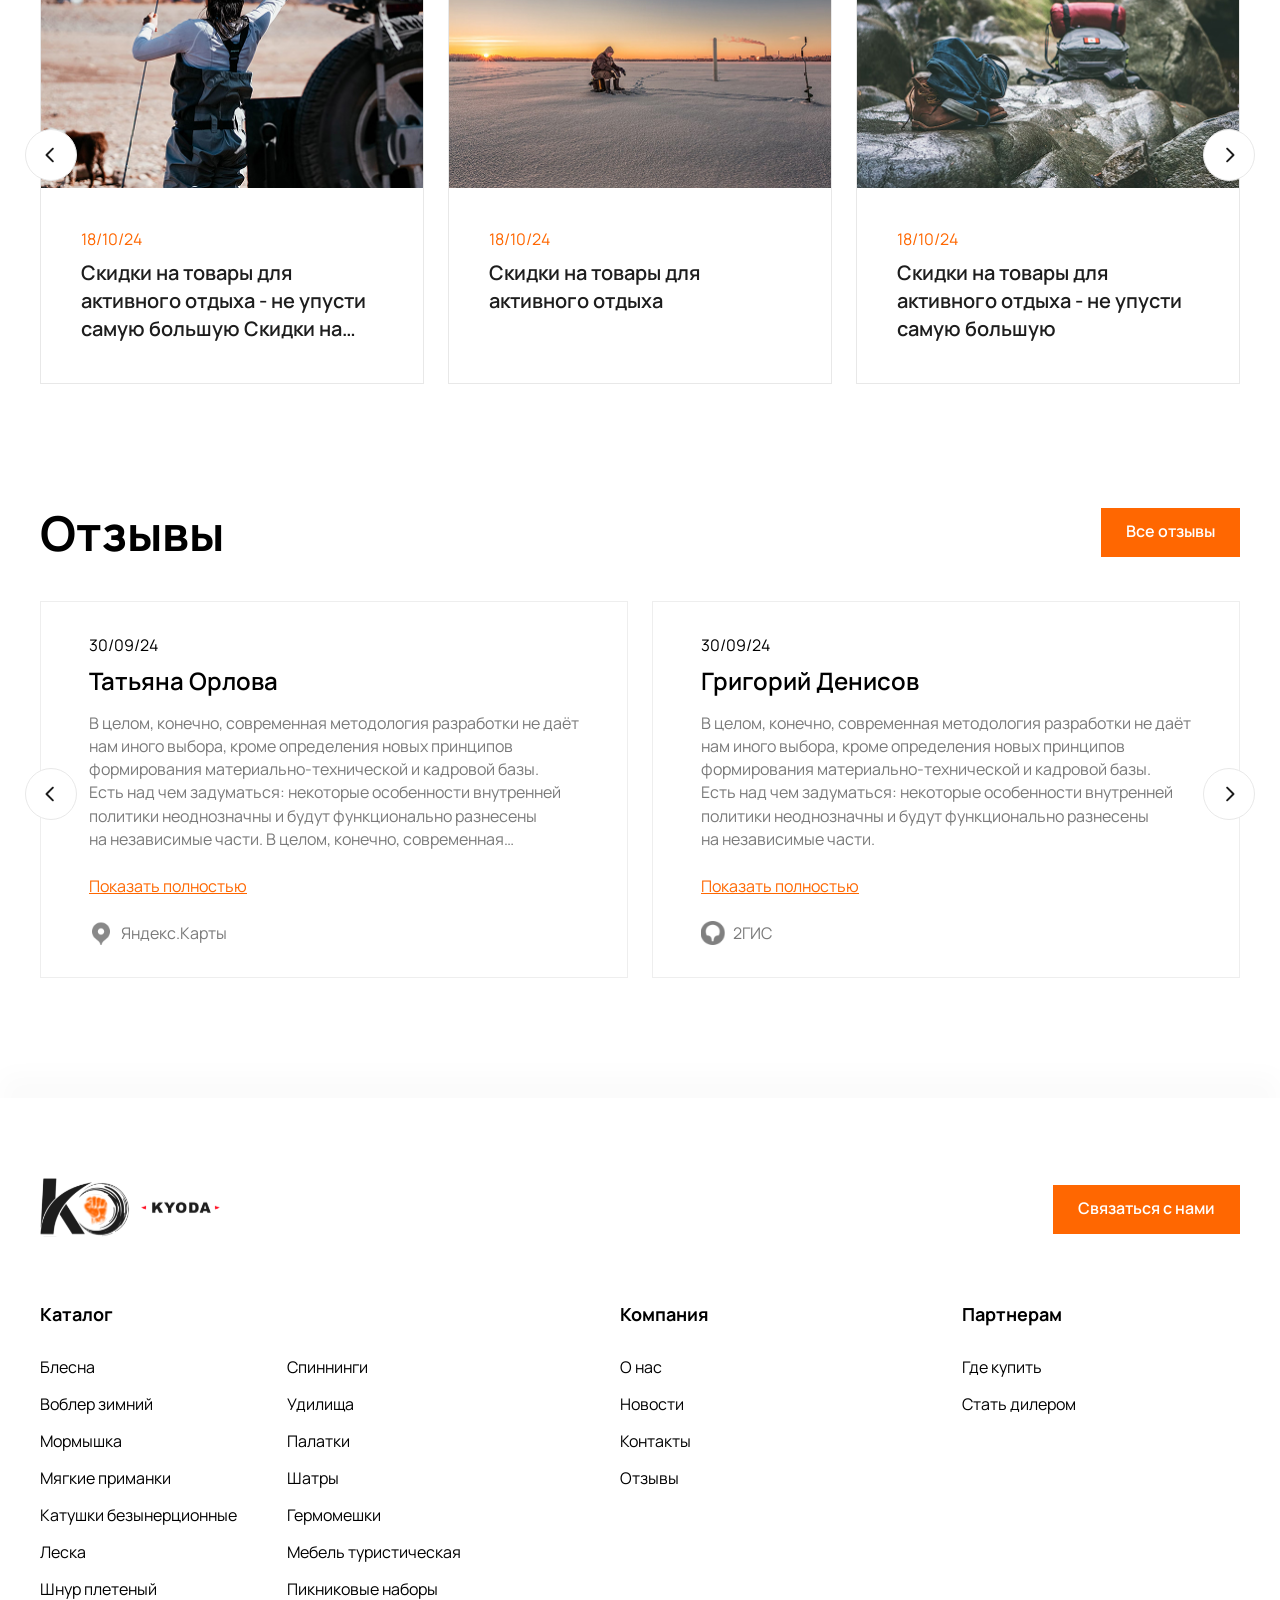
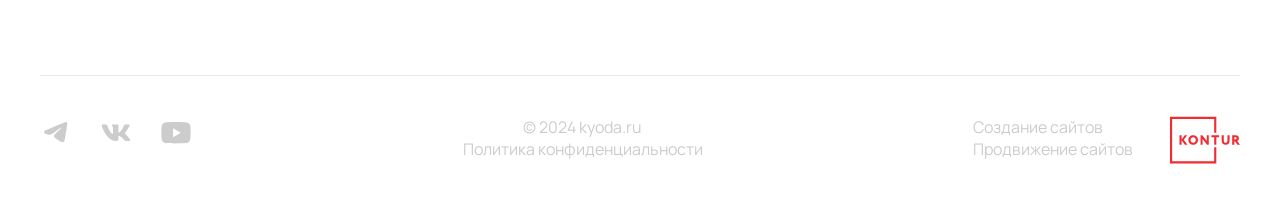
==== commit fc27dd86: "adding popup to reviews items, adding gradient to history logo" ====
--- a/index.html
+++ b/index.html
@@ -396,8 +396,8 @@
                                 <div class="swiper-slide">
                                     <div class="reviews_item">
                                         <div class="reviews_item-date">30/09/24</div>
-                                        <h5>Татьяна Орлова</h5>
-                                        <p>В целом, конечно, современная методология разработки не даёт нам иного выбора, кроме определения новых принципов формирования материально-технической и кадровой базы. Есть над чем задуматься: некоторые особенности внутренней политики неоднозначны и будут функционально разнесены на независимые…</p>
+                                        <h5 class="reviews_item-title">Татьяна Орлова</h5>
+                                        <p class="reviews_item-text">В целом, конечно, современная методология разработки не даёт нам иного выбора, кроме определения новых принципов формирования материально-технической и кадровой базы. Есть над чем задуматься: некоторые особенности внутренней политики неоднозначны и будут функционально разнесены на независимые части. В целом, конечно, современная методология разработки не даёт нам иного выбора, кроме определения новых принципов формирования материально-технической и кадровой базы. Есть над чем задуматься: некоторые особенности внутренней политики неоднозначны и будут функционально разнесены на независимые части.</p>
                                         <a  class="show-more" data-fancybox="gallery">Показать полностью</a>
                                         <div class="review-logo">
                                             <svg xmlns="http://www.w3.org/2000/svg" xmlns:xlink="http://www.w3.org/1999/xlink" width="24" height="24" viewBox="0 0 24 24" fill="none">
@@ -416,8 +416,8 @@
                                 <div class="swiper-slide">
                                     <div class="reviews_item">
                                         <div class="reviews_item-date">30/09/24</div>
-                                        <h5>Григорий Денисов</h5>
-                                        <p>В целом, конечно, современная методология разработки не даёт нам иного выбора, кроме определения новых принципов формирования материально-технической и кадровой базы. Есть над чем задуматься: некоторые особенности внутренней политики неоднозначны и будут функционально разнесены на независимые…</p>
+                                        <h5 class="reviews_item-title">Григорий Денисов</h5>
+                                        <p class="reviews_item-text">В целом, конечно, современная методология разработки не даёт нам иного выбора, кроме определения новых принципов формирования материально-технической и кадровой базы. Есть над чем задуматься: некоторые особенности внутренней политики неоднозначны и будут функционально разнесены на независимые части.</p>
                                         <a href="#" class="show-more">Показать полностью</a>
                                         <div class="review-logo">
                                             <svg xmlns="http://www.w3.org/2000/svg" xmlns:xlink="http://www.w3.org/1999/xlink" width="24" height="24" viewBox="0 0 24 24" fill="none">
@@ -436,8 +436,8 @@
                                 <div class="swiper-slide">
                                     <div class="reviews_item">
                                         <div class="reviews_item-date">30/09/24</div>
-                                        <h5>Татьяна Орлова</h5>
-                                        <p>В целом, конечно, современная методология разработки не даёт нам иного выбора, кроме определения новых принципов формирования материально-технической и кадровой базы. </p>
+                                        <h5 class="reviews_item-title">Татьяна Орлова</h5>
+                                        <p class="reviews_item-text">В целом, конечно, современная методология разработки не даёт нам иного выбора, кроме определения новых принципов формирования материально-технической и кадровой базы. </p>
                                         <a href="#" class="show-more">Показать полностью</a>
                                         <div class="review-logo">
                                             <svg xmlns="http://www.w3.org/2000/svg" xmlns:xlink="http://www.w3.org/1999/xlink" width="24" height="24" viewBox="0 0 24 24" fill="none">
@@ -610,7 +610,7 @@
 
                 <div class="form-checkbox">
                     <div class="checkbox">
-                        <input type="checkbox" name="checkbox" id="checkbox1">
+                        <input type="checkbox" name="checkbox" id="checkbox1" required>
                         <label for="checkbox1">
                             <svg xmlns="http://www.w3.org/2000/svg" width="12" height="10" viewBox="0 0 12 10" fill="none">
                                 <path d="M11.99 1.50008L10.58 0.0800781L3.98999 6.67008L1.40999 4.10008L-0.0100098 5.51008L3.98999 9.50008L11.99 1.50008Z" fill="#FF6701"/>
--- a/styles/style.css
+++ b/styles/style.css
@@ -15,8 +15,11 @@
 @import url('prices-style.css');
 @import url('footer-style.css');
 
+/* подключение шрифтов */
 @import url('https://fonts.googleapis.com/css2?family=Manrope:wght@200..800&display=swap');
-/* -------------------------------------------reset-styles------------------------------------------- */
+
+
+/* обнуление стилей */
 *{
     margin: 0;
     padding: 0;
@@ -58,7 +61,7 @@
 
 h1,h2, h3, h4, h5, h6{font-style: inherit;}
 
-/* -------------------------------------------main-styles------------------------------------------- */
+/* общие стили */
 html{
 	scroll-behavior: smooth;
 }
@@ -95,7 +98,6 @@
 	max-width: 1230px;
 	margin: 0 auto;
 	padding: 0 15px;
-	border: 1px solid red;
 }
 
 h1{
@@ -175,6 +177,9 @@
     color: #FF6701 !important;
     background: transparent;
 }
+
+
+/* стиль слайдера */
 .swiper{
     height: auto;
 }
@@ -205,6 +210,8 @@
     height: 24px;
 }
 
+
+/* стиль модального окна */
 .popup{
     position: fixed;
     width: 100%;
